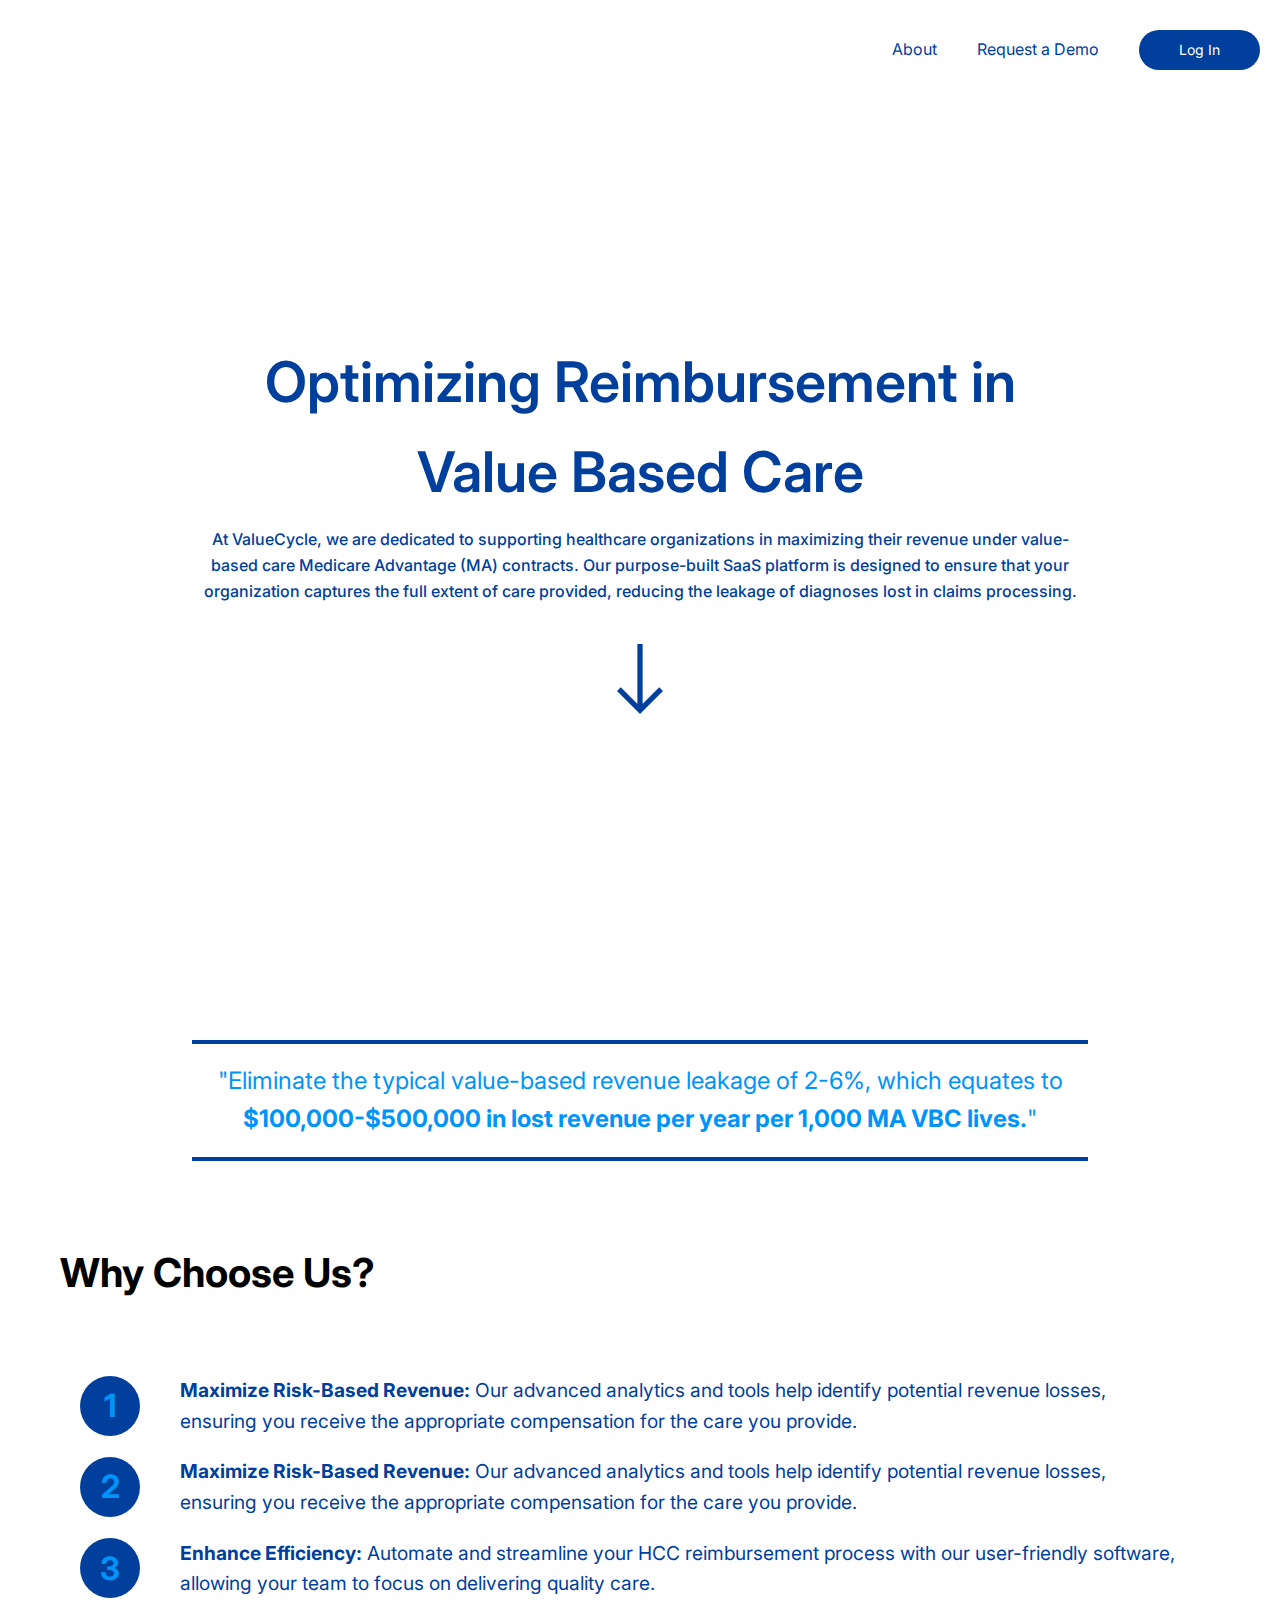
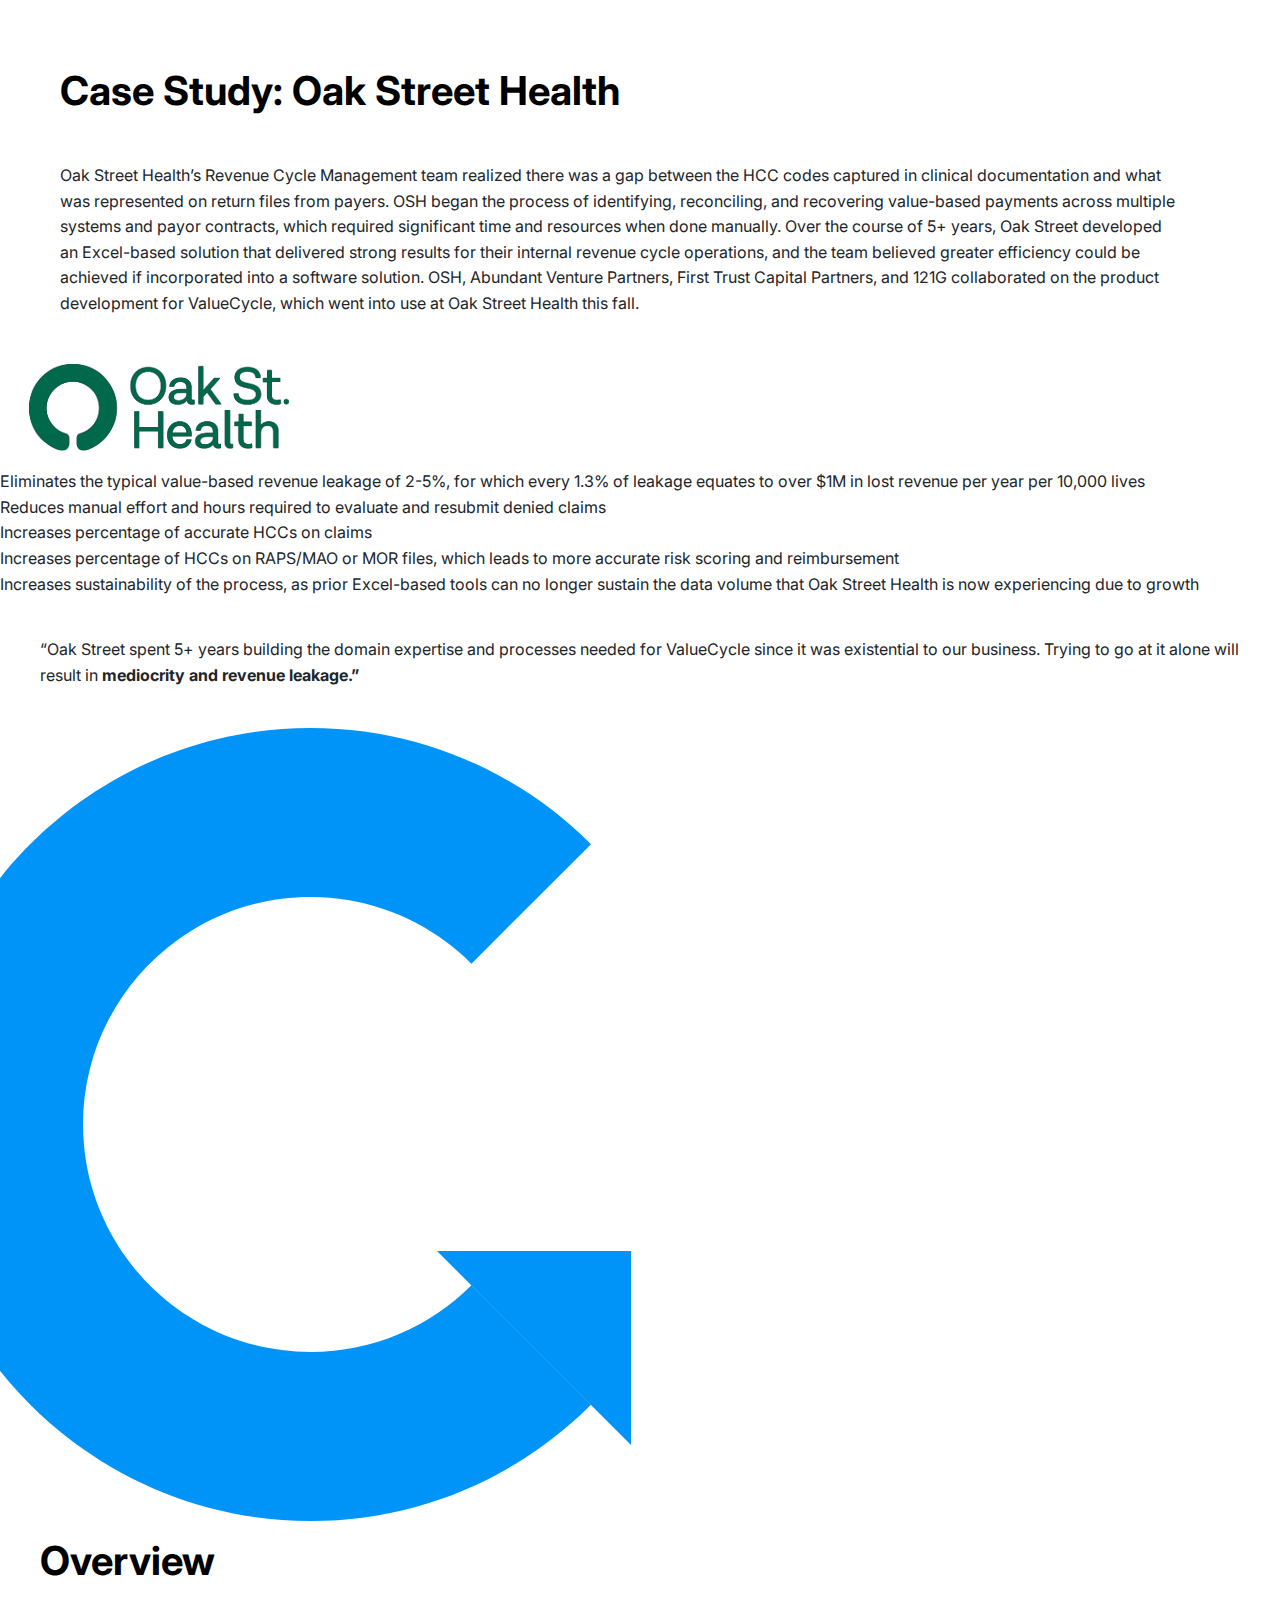
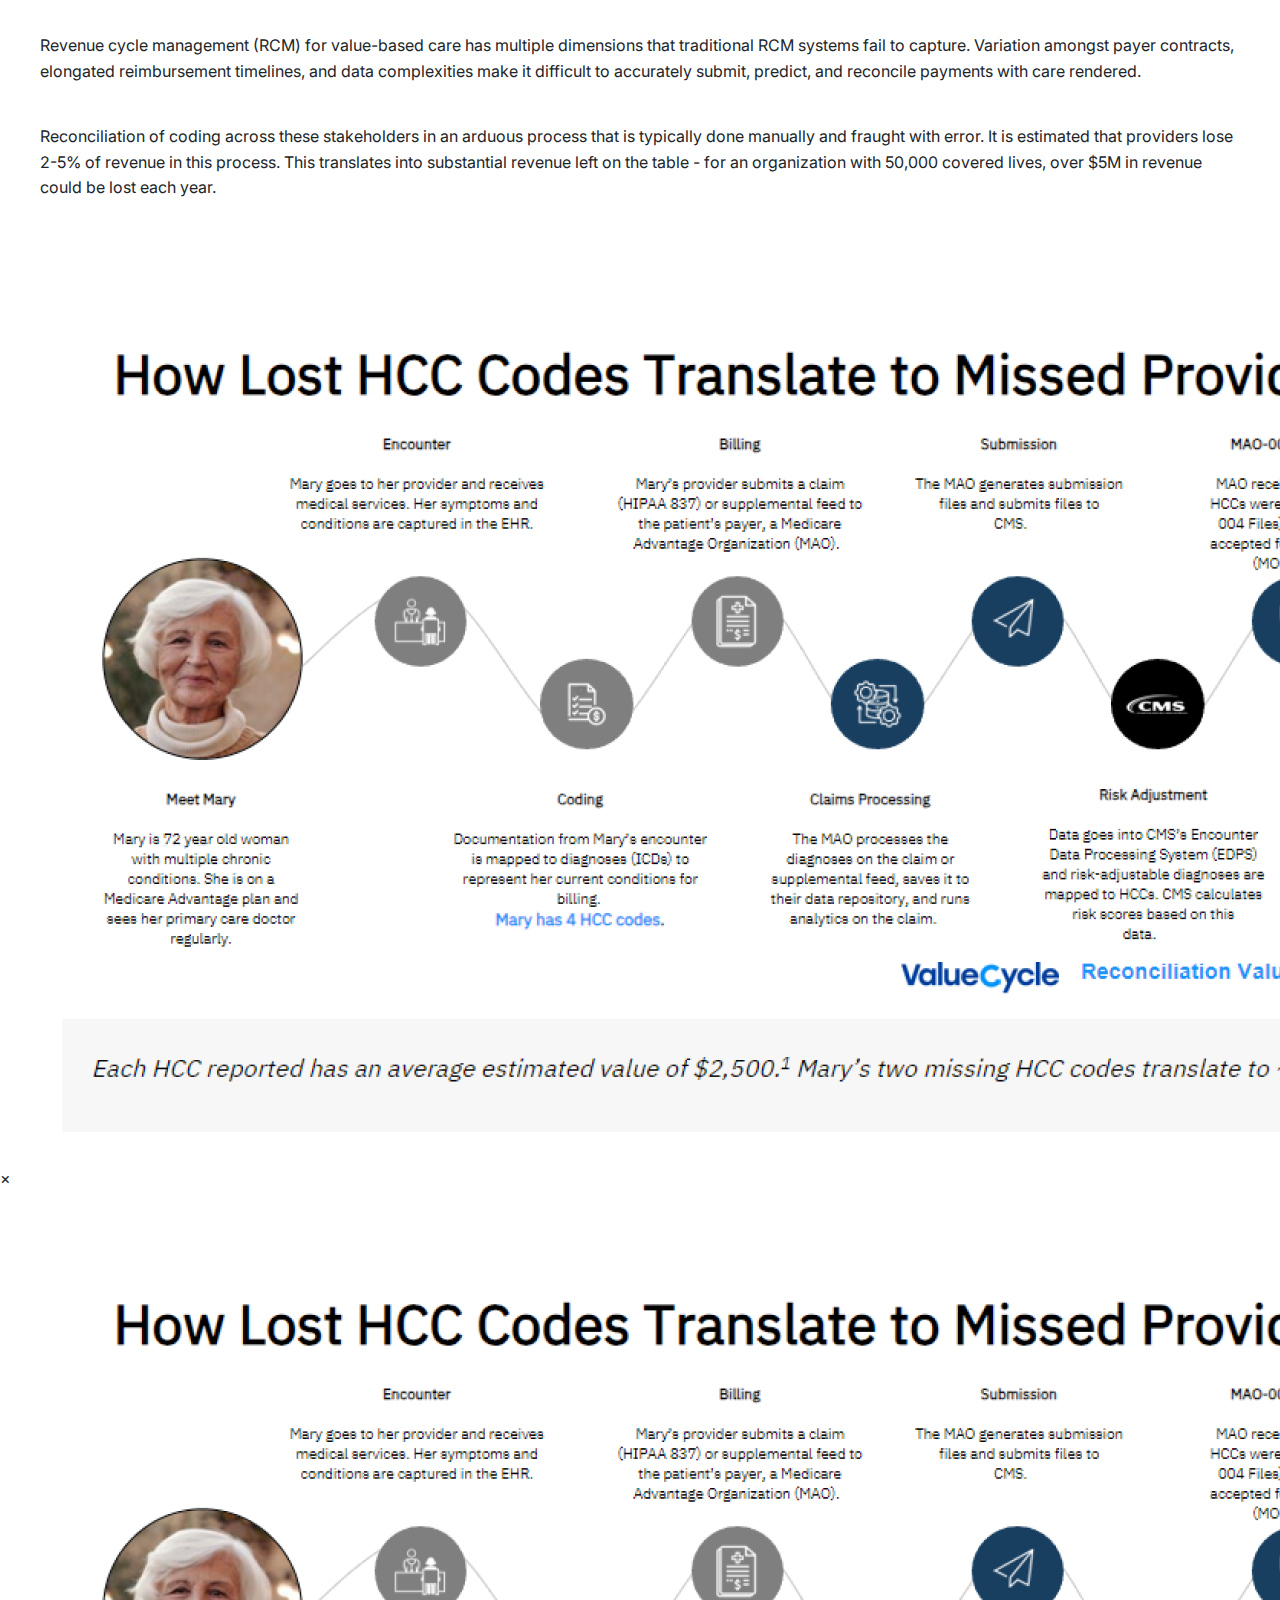
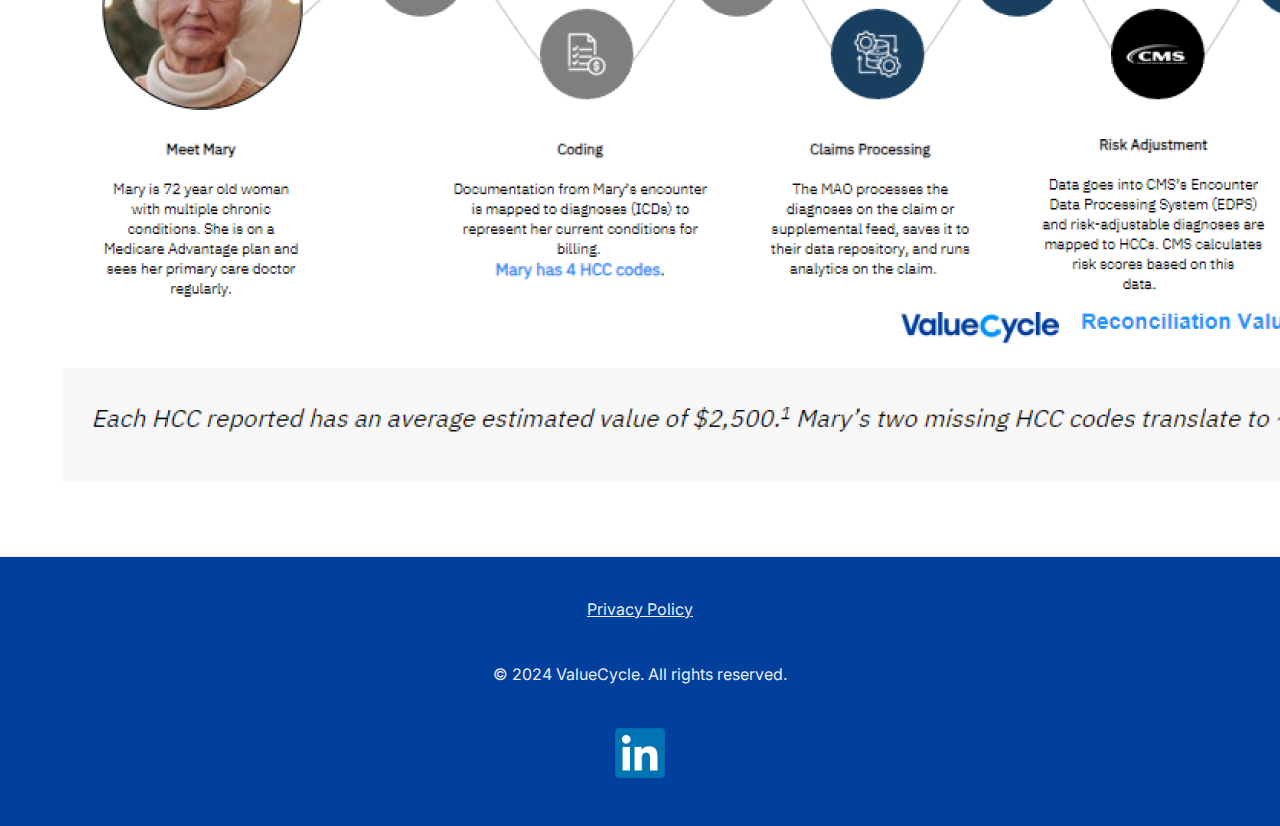
==== index.html @ c599b02f "Update index.html" ====
<!DOCTYPE html>
<html lang="en">
<head>
    <meta charset="UTF-8">
    <link rel="icon" href="value_cycle.png" type="image/png">
    <meta name="viewport" content="width=device-width, initial-scale=1.0">
    <title>Value Cycle</title>
    <link rel="stylesheet" href="styles.css">
    <style>

        
        /* Quote Section Styles */
        .quote-section {
            background-color: white;
            padding: 40px 20px;
            text-align: center;
        }

        .quote-container {
            display: flex;
            flex-direction: column;
            align-items: center;
            max-width: 70vw;
            margin: 0 auto;
        }

        .quote-lines {
            display: inline-block;
            width: 100%;
            height: 2px;
            background-color: #00409C; 
            margin: 20px 0; 
        }

        .quote-text {
            font-size: 1.5em; 
            font-style: none; 
            color: #0094f9; 
            margin: 0;
            padding: 0 10px; 
            position: relative;
        }

        .quote-text::before,
        .quote-text::after {
            content: "";
            position: absolute;
            width: 100%;
            height: 2px;
            background-color: #00409C;
            top: -20px; 
            left: 0;
        }

        .quote-text::after {
            top: auto;
            bottom: -20px;
        }


        /* Why Choose Us Section Styles */
        .why-choose-us, .case-study {
            background-color: #ffffff;
            text-align: left;
            margin: 20px;
            margin-right: 60px;
        }

        .why-choose-us .reasons p {
            color: #00409c;
        }


        .reasons {
            position: relative;
            display: flex;
            flex-direction: column;
            align-items: flex-start;
            padding: 40px;
            gap: 20px;
        }

        .reason {
            display: flex;
            align-items: center; 
            padding-left: 20px; 
            gap: 20px; 
        }

        .number-circle {
            width: 60px; 
            height: 60px; 
            border-radius: 50%;
            background-color: #00409C;
            color: #0094f9;
            display: flex;
            justify-content: center;
            align-items: center;
            font-size: 2em; 
            font-weight: bold;
            margin-right: 20px;
            flex-shrink: 0; 
        }

        .reason p {
            font-size: 1.2em;
            margin: 0;
            color: #212529;
        }

        @media (max-width: 768px) {
            .why-choose-us {
                text-align: center; 
            
            }

            .reasons {
            
                align-items: center; 
            }

            .reason {
                flex-direction: column; 
                align-items: center; 
                text-align: center; 
            }

            .number-circle {
                width: 60px; 
                height: 60px; 
                font-size: 1.5em; 
                margin-bottom: 10px; 
            }

            .reason p {
                font-size: 1em; 
            }

            .case-study {
                text-align: center;

                .overview {
                    text-align: center;
                }
        }



        /* Half and Half Section Styles */
        .half-and-half {
            display: flex;
            align-items: center;
            justify-content: space-between;
            padding: 40px;
            background-color: #ffffff;
            gap: 20px; 
            position: relative;
            overflow: hidden; 
        }

        .image-container {
            flex: 1;
            position: relative;
            overflow: hidden;
            border-radius: 20px; 
            box-shadow: 0 4px 10px rgba(0, 0, 0, 0.3); 
            margin-left: -20%; 
            padding-left: 20%; 
            padding-top: 60px;
            padding-bottom: 60px;
            transition: box-shadow 0.3s ease; 
        }

        .image-container img {
            width: 100%;
            height: 100%; 
            object-fit: cover; 
            display: block;
            border-radius: 20px; 
            margin-left: 0; 
        }

        .text-container {
            flex: 1;
            padding: 20px;
            background-color: white;
        
        }

        .text-container h2 {
            font-size: 2em;
            color: #00409C;
            margin-bottom: 20px;
        }

        .checklist {
            list-style: none;
            padding: 0;
            margin: 0;
        }

        .checklist li {
            position: relative;
            padding-left: 40px;
            font-size: 1.2em;
            margin-bottom: 10px;
            color: #212529;
            display: flex;
            align-items: center; 
        }

        .checkmark {
            position: absolute;
            left: 0;
            top: 50%; 
            transform: translateY(-50%); 
            width: 25px; 
            height: 25px; 
            background: #ffffff;
            border-radius: 50%;
            display: flex;
            align-items: center;
            justify-content: center;
            color: #00409C;
            font-size: 1.2em; 
            font-weight: bold;
        }

        .checkmark::before {
            content: '\2713'; 
            font-size: 1.2em; 
        }

        .arrow-text-section {
            display: flex;
            align-items: center;
            margin: 20px 0 20px 0;
            flex-wrap: wrap; 
        }

        .arrow-container {
            flex: 0 0 40%; 
            max-width: 40%; 
            margin-right: 10px; 
        }

        .arrow-container img {
            width: 100%; 
            height: auto;
        }

        .text-box h2 {
            padding-bottom: 10px;
        }

        .text-box {
            font-size: large;
            flex: 0.8; 
            max-width: 60%; 
            background: #fff; 
            border-radius: 10px; 
            box-shadow: 0 4px 8px rgba(0, 0, 0, 0.3);
            margin-left: 150px;
            padding: 45px; 
            overflow: auto;
        }

        .text-box * {
            margin: 0; 
            padding: 0; 
        }

        .text-box p {
            margin-bottom: 1em; 
        }

        /* Media query for screen sizes 1000px or smaller */
        @media (max-width: 1000px) {
            .arrow-container {
                display: none; 
            }

            .text-box {
                flex: 1; 
                max-width: 100%; 
                margin-left: 0; 
            }
        }


        /* Responsive Design */
        @media (max-width: 768px) {
            .half-and-half {
                flex-direction: column;
            }

            .image-container {
                margin-left: 0; 
                padding-left: 0; 
            }

            .image-container img {
                margin-left: 0; 
            }

            .image-container {
                margin-bottom: 20px; 
            }
        }

        .banner-section {
            background-color: rgba(0, 148, 249, 0.24); 
            color: #00409C; 
            padding: 60px; 
            margin: 20px 0 100px 0px;
            font-family: 'inter', sans-serif; 
            font-size: 2em; 
            font-weight: 300;
            line-height: 1.5; 
            text-align: center; 
        }

        .banner-section p {
            margin: 20px; 
        }


        /* Mary Infographic Section */
        .mary-infographic {
            background-color: #ffffff; 
            display: flex;
            flex-direction: column; 
            align-items: center; 
            justify-content: center; 
            padding: 20px; 
            box-sizing: border-box; 
        }

        .mary-image {
            max-width: 100%; 
            height: auto; 
            cursor: pointer; /* Add cursor pointer to indicate clickable image */
        }

        /* Modal Styles */
        .modal {
            display: none; /* Hidden by default */
            position: fixed; /* Stay in place */
            z-index: 1; /* Sit on top */
            left: 0;
            top: 0;
            width: 100%;
            height: 100%;
            overflow: auto; /* Enable scroll if needed */
            background-color: rgba(0, 0, 0, 0.8); /* Black w/ opacity */
        }

        .modal-content {
            margin: 5% auto; /* 15% from the top and centered */
            padding: 20px;
            border: 1px solid #888;
            width: 80%; /* Could be more or less, depending on screen size */
            max-width: 1000px;
            background-color: #fefefe;
        }

        .close {
            color: #aaa;
            float: right;
            font-size: 28px;
            font-weight: bold;
        }

        .close:hover,
        .close:focus {
            color: black;
            text-decoration: none;
            cursor: pointer;
        }

        /* Responsive Design for Smaller Screens */
        @media (max-width: 768px) {
            .mary-infographic {
                padding: 10px; 
            }

            .mary-image {
                max-width: 90%; 
            }
        }


    </style>
</head>
<body>
    <div class="background">
        <nav>
            <ul class="sidebar">
                <li class="close-button"onclick = hideSidebar()><a href="#"><svg xmlns="http://www.w3.org/2000/svg" height="24px" viewBox="0 -960 960 960" width="24px" fill="#000000"><path d="m256-200-56-56 224-224-224-224 56-56 224 224 224-224 56 56-224 224 224 224-56 56-224-224-224 224Z"/></svg></a></li>
                <li><a href="about.html">About</a></li>
                <li><a href="demo.html">Request a demo</a></li>
                <li> <a href="https://prod.valuecycle.app/login" class="login-button">Log In</a></li>
            </ul>
        </nav>
       <nav>
        <ul>
            <li><a href="index.html"><img src="assets/logo.svg"></a></li>
            <li class = "hideOnMobile"><a href="about.html">About</a></li>
            <li  class = "hideOnMobile demo"><a href="demo.html">Request a Demo</a></li>
            <li  class = "hideOnMobile"><a href="https://prod.valuecycle.app/login" class="login-button">Log In</a></li>
            <li class ="menu-button" onclick = showSidebar()><a href="#"><svg xmlns="http://www.w3.org/2000/svg" height="24px" viewBox="0 -960 960 960" width="24px" fill="#00409C"><path d="M120-240v-80h720v80H120Zm0-200v-80h720v80H120Zm0-200v-80h720v80H120Z"/></svg></a></li>
        </ul>
       </nav>
        <header class="header-container">
            <div class="header-text">
                <h1 class="blue-title">Optimizing Reimbursement in Value Based Care</h1>
                <p>At ValueCycle, we are dedicated to supporting healthcare organizations in maximizing their revenue under value-based care Medicare Advantage (MA) contracts. Our purpose-built SaaS platform is designed to ensure that your organization captures the full extent of care provided, reducing the leakage of diagnoses lost in claims processing.</p>
                <img class = "banner-arrow" src="assets/arrow.png" alt="arrow">
            </div>
        </header>
    </div>
    <main>
        <div class="information-section">
            <section class="quote-section">
                <div class="quote-container">
                    <span class="quote-lines"></span>
                    <blockquote class="quote-text">
                        "Eliminate the typical value-based revenue leakage of 2-6%, which equates to <b>$100,000-$500,000 in lost revenue per year per 1,000 MA VBC lives.</b>"
                    </blockquote>
                    <span class="quote-lines"></span>
                </div>
            </section>
            <section class="why-choose-us">
                <h2>Why Choose Us?</h2>
                <div class="reasons">
                    <div class="reason">
                        <div class="number-circle">1</div>
                        <p><b>Maximize Risk-Based Revenue:</b> Our advanced analytics and tools help identify potential revenue losses, ensuring you receive the appropriate compensation for the care you provide.</p>
                    </div>
                    <div class="reason">
                        <div class="number-circle">2</div>
                        <p><b>Maximize Risk-Based Revenue:</b> Our advanced analytics and tools help identify potential revenue losses, ensuring you receive the appropriate compensation for the care you provide.</p>
                    </div>
                    <div class="reason">
                        <div class="number-circle">3</div>
                        <p><b>Enhance Efficiency:</b> Automate and streamline your HCC reimbursement process with our user-friendly software, allowing your team to focus on delivering quality care.</p>
                    </div>
                </div>
            </section>
            <section class="case-study">
                <h2>Case Study: Oak Street Health</h2>
                <p>Oak Street Health’s Revenue Cycle Management team realized there was a gap between the HCC codes captured in clinical documentation and what was represented on return files from payers. OSH began the process of identifying, reconciling, and recovering value-based payments across multiple systems and payor contracts, which required significant time and resources when done manually. Over the course of 5+ years, Oak Street developed an Excel-based solution that delivered strong results for their internal revenue cycle operations, and the team believed greater efficiency could be achieved if incorporated into a software solution. OSH, Abundant Venture Partners, First Trust Capital Partners, and 121G collaborated on the product development for ValueCycle, which went into use at Oak Street Health this fall.</p>
            </section>
            <section class="half-and-half">
                <div class="image-container">
                    <img src="assets/oak-st-health.png" alt="Descriptive Text">
                </div>
                <div class="text-container">
                    <ul class="checklist">
                        <li><span class="checkmark"></span> Eliminates the typical value-based revenue leakage of 2-5%, for which every 1.3% of leakage equates to over $1M in lost revenue per year per 10,000 lives</li>
                        <li><span class="checkmark"></span> Reduces manual effort and hours required to evaluate and resubmit denied claims</li>
                        <li><span class="checkmark"></span> Increases percentage of accurate HCCs on claims</li>
                        <li><span class="checkmark"></span> Increases percentage of HCCs on RAPS/MAO or MOR files, which leads to more accurate risk scoring and reimbursement</li>
                        <li><span class="checkmark"></span> Increases sustainability of the process, as prior Excel-based tools can no longer sustain the data volume that Oak Street Health is now experiencing due to growth</li>
                    </ul>
                </div>
            </section>
            <div class="banner-section">
                <p>“Oak Street spent 5+ years building the domain expertise and processes needed for ValueCycle since it was existential to our business. Trying to go at it alone will result in <b>mediocrity and revenue leakage.”</b></p>
            </div>
            <section class="arrow-text-section">
                <div class="arrow-container">
                    <img src="assets/arrow.svg" alt="Arrow">
                </div>
                <div class="text-box">
                    <h2 class="overview">Overview</h2>
                    <p class="overview">Revenue cycle management (RCM) for value-based care has multiple dimensions that traditional RCM systems fail to capture. Variation amongst payer contracts, elongated reimbursement timelines, and data complexities make it difficult to accurately submit, predict, and reconcile payments with care rendered.</p>
                    <p class="overview"The process of capturing revenue associated with Hierarchical Condition Category (HCC) Coding in particular is subject to discrepancies as codes move from clinical documentation to billing, from billing to payers, and from payers to CMS.</p>
                    <p class="overview">Reconciliation of coding across these stakeholders in an arduous process that is typically done manually and fraught with error. It is estimated that providers lose 2-5% of revenue in this process. This translates into substantial revenue left on the table - for an organization with 50,000 covered lives, over $5M in revenue could be lost each year.</p>
                </div>
            </section>
            <section class="mary-infographic">
                <img src="assets/mary.png" alt="Mary Infographic" class="mary-image" id="maryImg">
            </section>
        
            <!-- The Modal -->
            <div id="myModal" class="modal">
                <div class="modal-content">
                    <span class="close">&times;</span>
                    <img src="assets/mary.png" alt="Mary Infographic" class="mary-image">
                </div>
            </div>
        </div>
    </main>
    <footer>
        <a href="privacy.html" class="blue-title">Privacy Policy</a>
        <p>&copy; 2024 ValueCycle. All rights reserved.</p>
        <a href="https://www.linkedin.com/company/valuecycle/" target="_blank">
            <img class="linkedin-logo" src="assets/linkedin-logo.png" alt="LinkedIn Logo" class="linkedin-logo">
          </a>
    </footer>
    <script src="app.js"></script>
</body>
</html>
---- styles.css ----
@import url('https://fonts.googleapis.com/css2?family=Inter:wght@100;200;300;400;500;600;700&display=swap');
@import url('https://fonts.googleapis.com/css2?family=Lato:wght@300;400;500;600;700&display=swap');

    * {
        margin: 0;
        padding: 0;
        box-sizing: border-box;
    }

    /* Global Styles */
    body {
        font-family: 'Inter', 'Segoe UI', Tahoma, Geneva, Verdana, sans-serif;
        margin: 0;
        padding: 0;
        box-sizing: border-box;
        line-height: 1.6;
        color: #212529;
        display: flex;
        flex-direction: column; 
        min-height: 100vh; 
    }
    
    h2 {
        font-size: 2.5em;
        color: #000000;
        margin-bottom: 30px;
        margin-left: 40px;
    }

    p {
        margin: 40px;
    }

    .section {
        margin: 60px 0;
    }


    .background {
        background-image: url(assets/ValueCycle\ Header.png);
        background-size: cover;
        background-position: center;
        background-repeat: no-repeat;
    }


    nav {
        background-color: transparent;
        padding: 10px 20px; 
    }

    nav ul {
        width: 100%;
        list-style: none;
        display: flex;
        justify-content: flex-end;
        align-items: center;
    }

    nav li {
        height: 40px;
    }

    nav a {
        height: 100%;
        padding: 0 20px;
        text-decoration: none;
        display: flex;
        align-items: center;
        color: #00409C;
    }

    nav a:hover {
        color: #0094F9; 
    }

    nav li:first-child{
        margin-right:auto;
    }

    nav li:first-child:hover{
        transform: scale(1.05); 
        filter: brightness(1.2); 
    }


    .login-button {
        background-color: #00409C; 
        color: #ffffff; 
        padding: 0px 40px 0px 40px; 
        border-radius: 20px; 
        text-decoration: none; 
        transition: background-color 0.3s ease; 
        display: flex;
        align-items: center;
        justify-content: center;
        font-size: 14px; 
    }

    .login-button:hover {
        color: white;
        background-color: #0094F9; 
    }

    .demo {
        padding-right: 20px;
    }

    .sidebar {
        position: fixed;
        top: 0;
        right: 0;
        height: 100vh;
        width: 250px;
        z-index: 999;
        background-color: white;
        backdrop-filter: blur(10px);
        box-shadow: -10px 0 10px rgba(0, 0, 0, 0.1);
        display: none;
        flex-direction: column;
        align-items: flex-start;
        justify-content: flex-start;
    }

    .sidebar li {
        width: 100%;
    }

    .sidebar a {
        width: 100%;
    }

    .menu-button {
        display: none;
    }


    @media (max-width: 800px) {
        .hideOnMobile {
            display: none;
        }
        .menu-button {
            display: block;
        }
        .login-button {
            margin-top: 10px;
            border-radius: 0;
        }
    }

    @media (max-width: 400px) {
        .sidebar{
            width: 100%;
        }
    }


    .header-container {
        text-align: center;
        height: 100vh;
        color: #ffffff;
        display: flex; 
        flex-direction: column; 
        justify-content: center; 
        align-items: center; 
        margin-top: 0;
        box-sizing: border-box;
    }

    .header-text {
        max-width: 70%; 
        margin: 0 auto; 
        z-index: 1;
    }

    .header-text h1 {
        font-size: 3.5em;
        font-weight: 600;
        color: #00409c;
        margin-bottom: 10px;

    }

    .header-text p {
        font-size: 1em;
        margin: 0 auto;
        max-width: 100%; 
        padding-bottom: 40px;
        color: #00409c;
        font-weight: 500;
    }

    @media (max-width: 768px) {
        .header-text h1 {
            font-size: 2.5em; 
        }
    }

    /* Footer Styles */
    footer a {
        color:#e9ecef;
    }
    footer p {
        padding-top: 0px;
    }
    footer {
        margin-top: 40px;
        text-align: center;
        padding: 40px;
        background-color: #00409C;
        color:#e9ecef;
        border-top: 1px solid #e9ecef;
    }

    .linkedin-logo{
        max-width: 50px;
        max-height: 50px;
    }
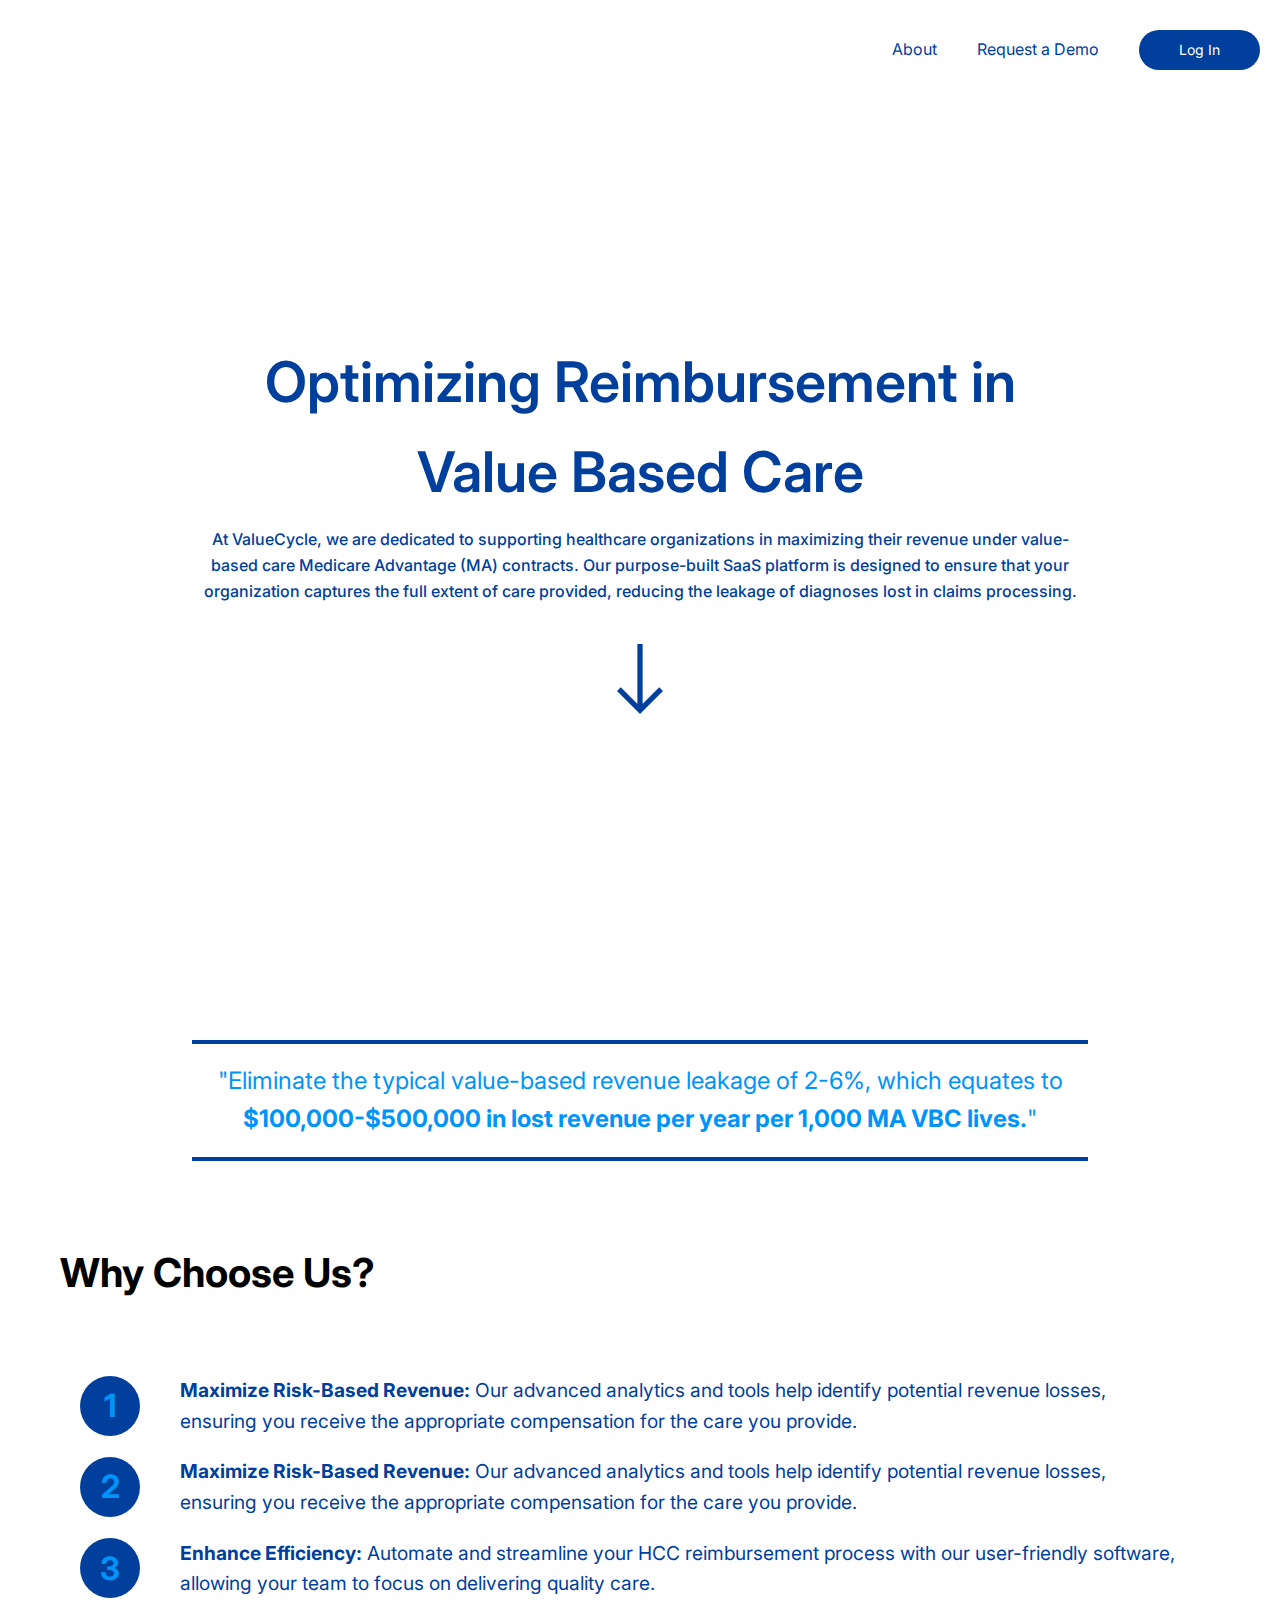
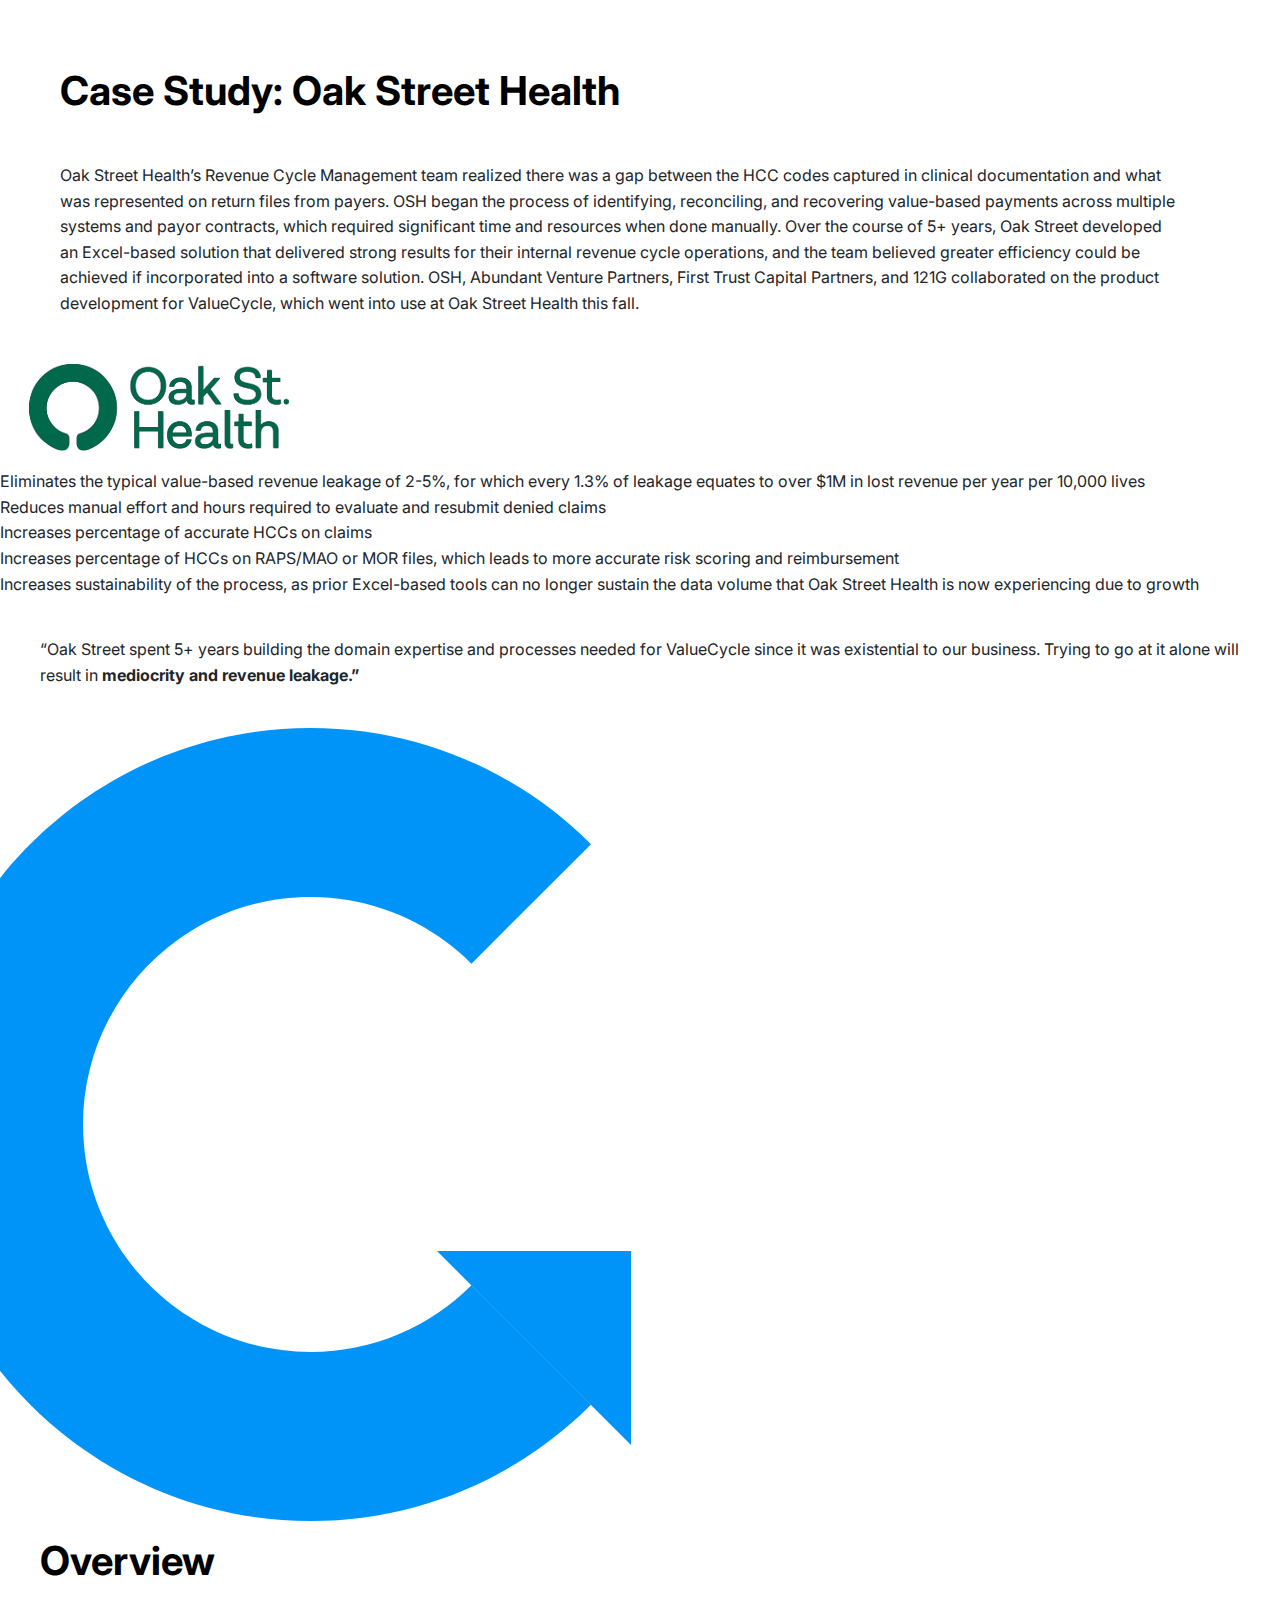
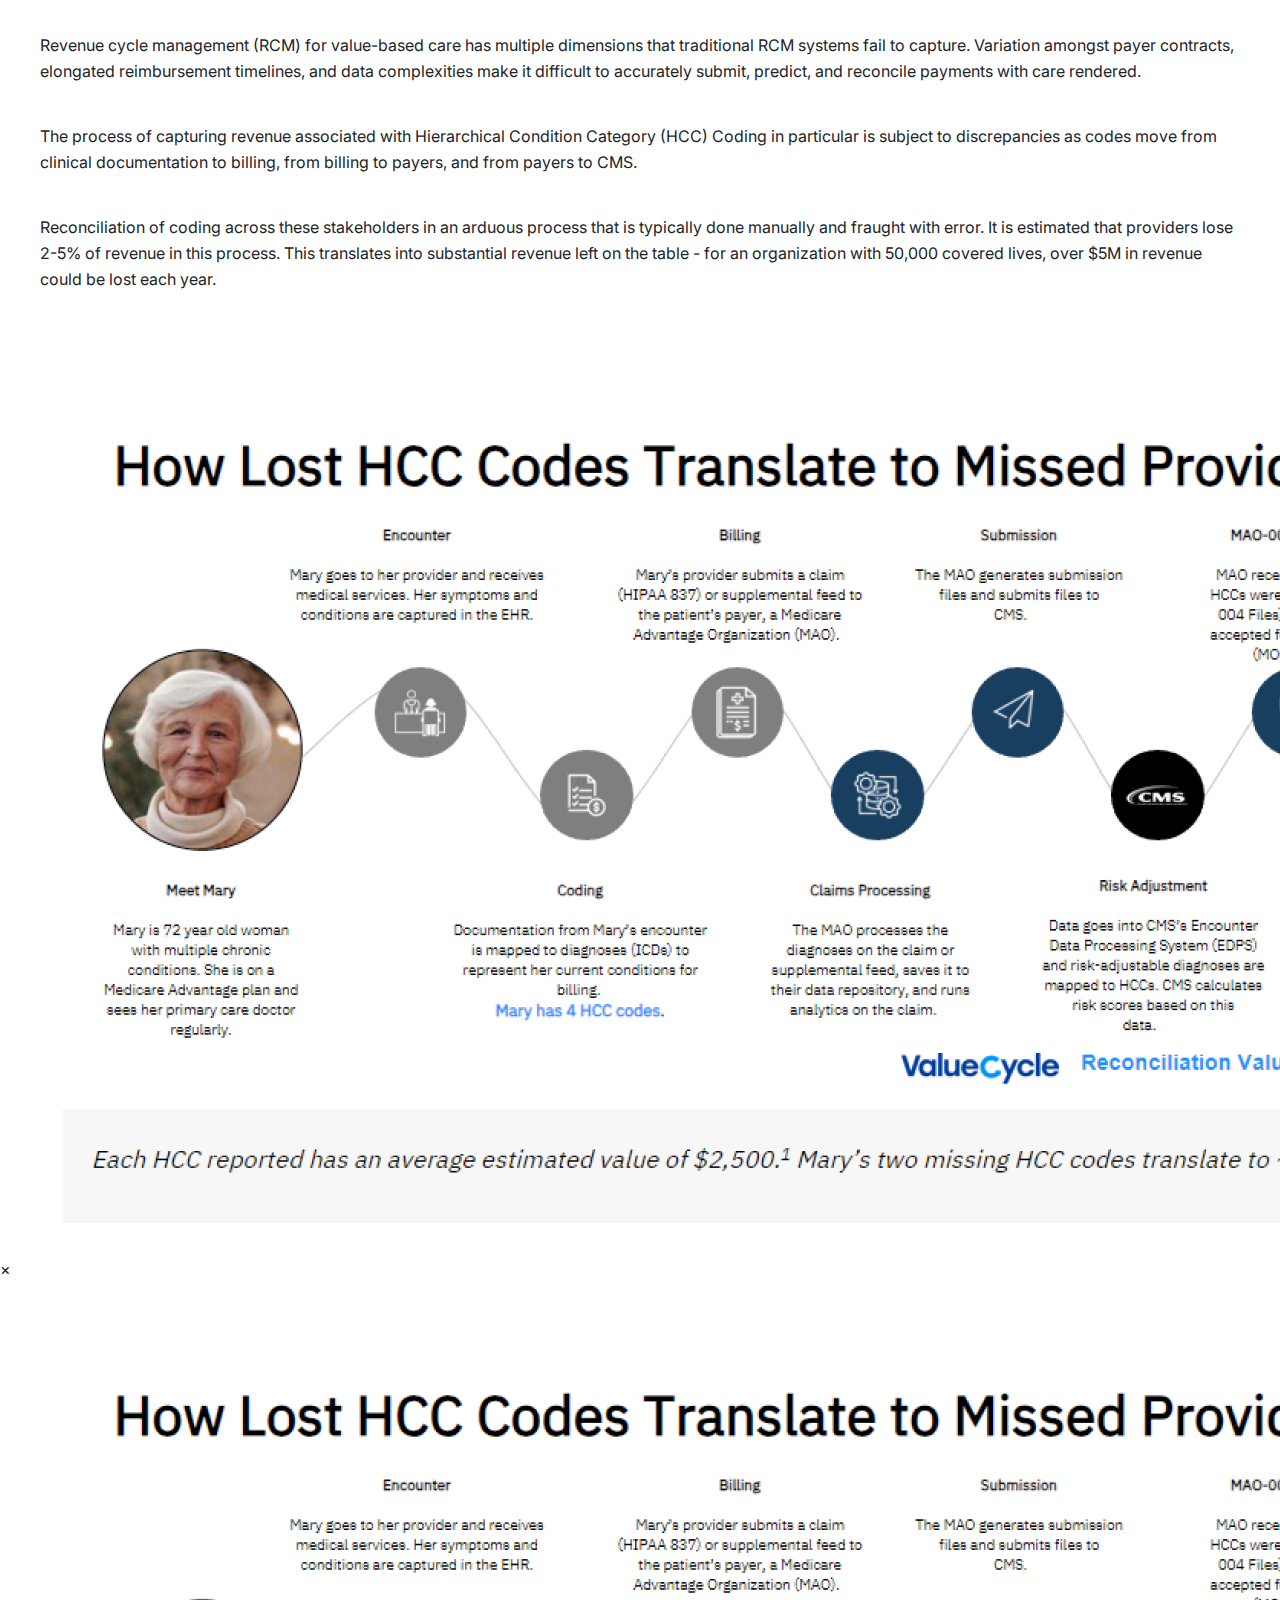
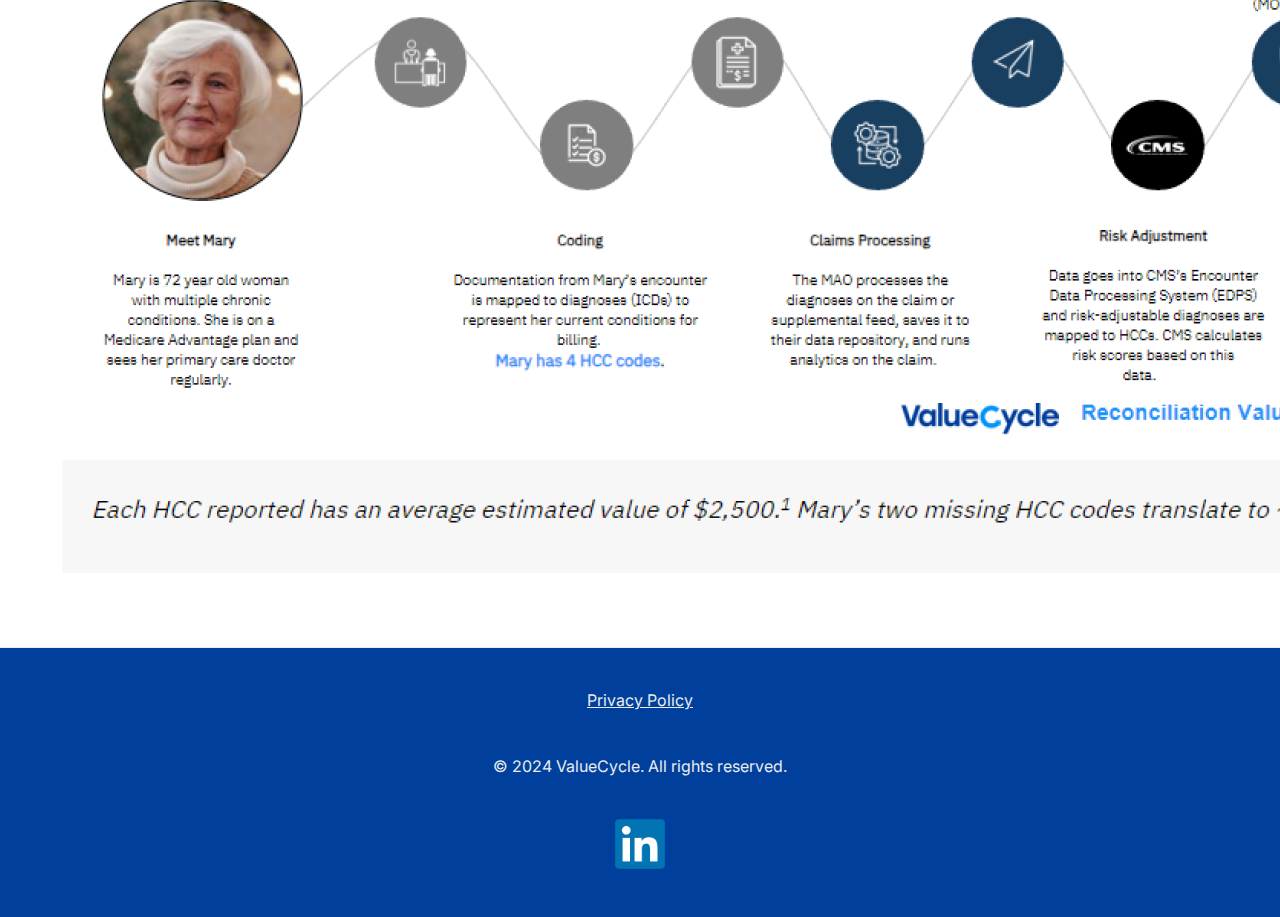
==== commit a04ac4c6: "Update index.html" ====
--- a/index.html
+++ b/index.html
@@ -473,10 +473,10 @@
                     <img src="assets/arrow.svg" alt="Arrow">
                 </div>
                 <div class="text-box">
-                    <h2 class="overview">Overview</h2>
-                    <p class="overview">Revenue cycle management (RCM) for value-based care has multiple dimensions that traditional RCM systems fail to capture. Variation amongst payer contracts, elongated reimbursement timelines, and data complexities make it difficult to accurately submit, predict, and reconcile payments with care rendered.</p>
-                    <p class="overview"The process of capturing revenue associated with Hierarchical Condition Category (HCC) Coding in particular is subject to discrepancies as codes move from clinical documentation to billing, from billing to payers, and from payers to CMS.</p>
-                    <p class="overview">Reconciliation of coding across these stakeholders in an arduous process that is typically done manually and fraught with error. It is estimated that providers lose 2-5% of revenue in this process. This translates into substantial revenue left on the table - for an organization with 50,000 covered lives, over $5M in revenue could be lost each year.</p>
+                    <h2>Overview</h2>
+                    <p>Revenue cycle management (RCM) for value-based care has multiple dimensions that traditional RCM systems fail to capture. Variation amongst payer contracts, elongated reimbursement timelines, and data complexities make it difficult to accurately submit, predict, and reconcile payments with care rendered.</p>
+                    <p>The process of capturing revenue associated with Hierarchical Condition Category (HCC) Coding in particular is subject to discrepancies as codes move from clinical documentation to billing, from billing to payers, and from payers to CMS.</p>
+                    <p>Reconciliation of coding across these stakeholders in an arduous process that is typically done manually and fraught with error. It is estimated that providers lose 2-5% of revenue in this process. This translates into substantial revenue left on the table - for an organization with 50,000 covered lives, over $5M in revenue could be lost each year.</p>
                 </div>
             </section>
             <section class="mary-infographic">
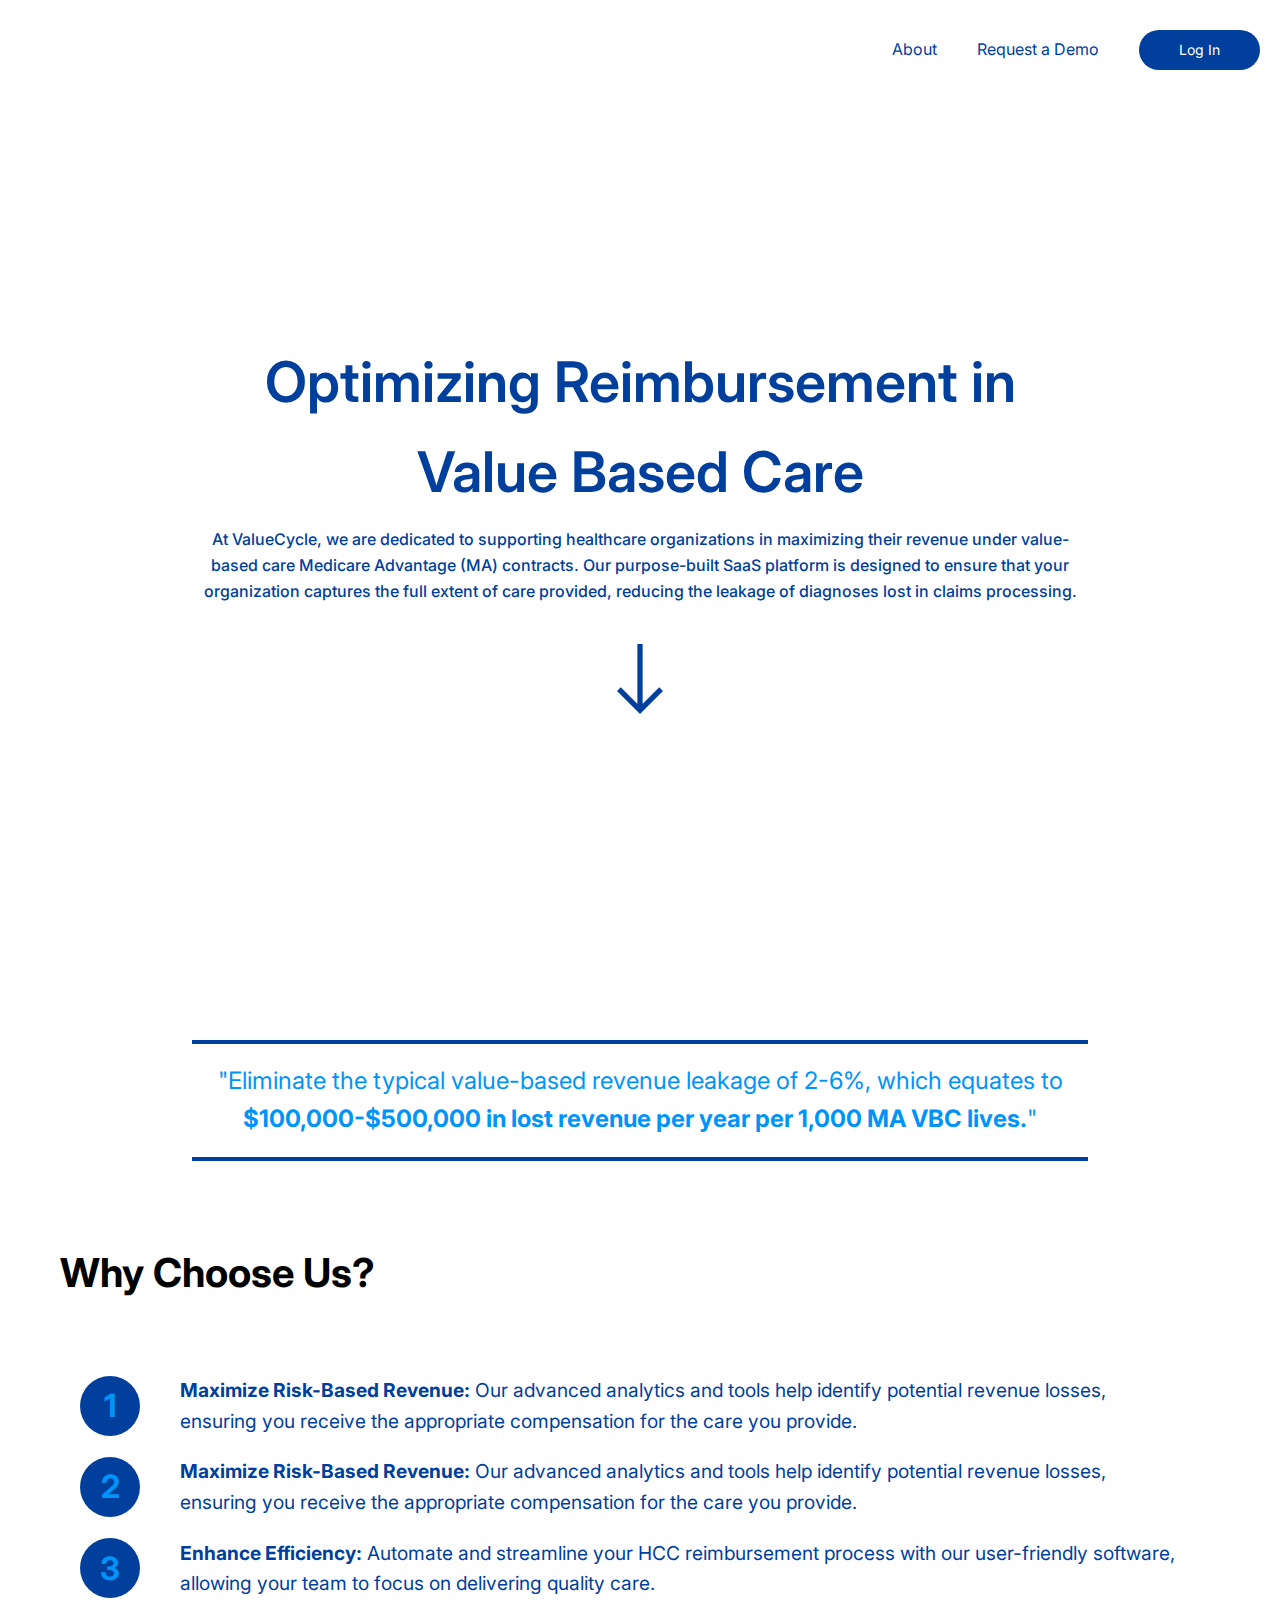
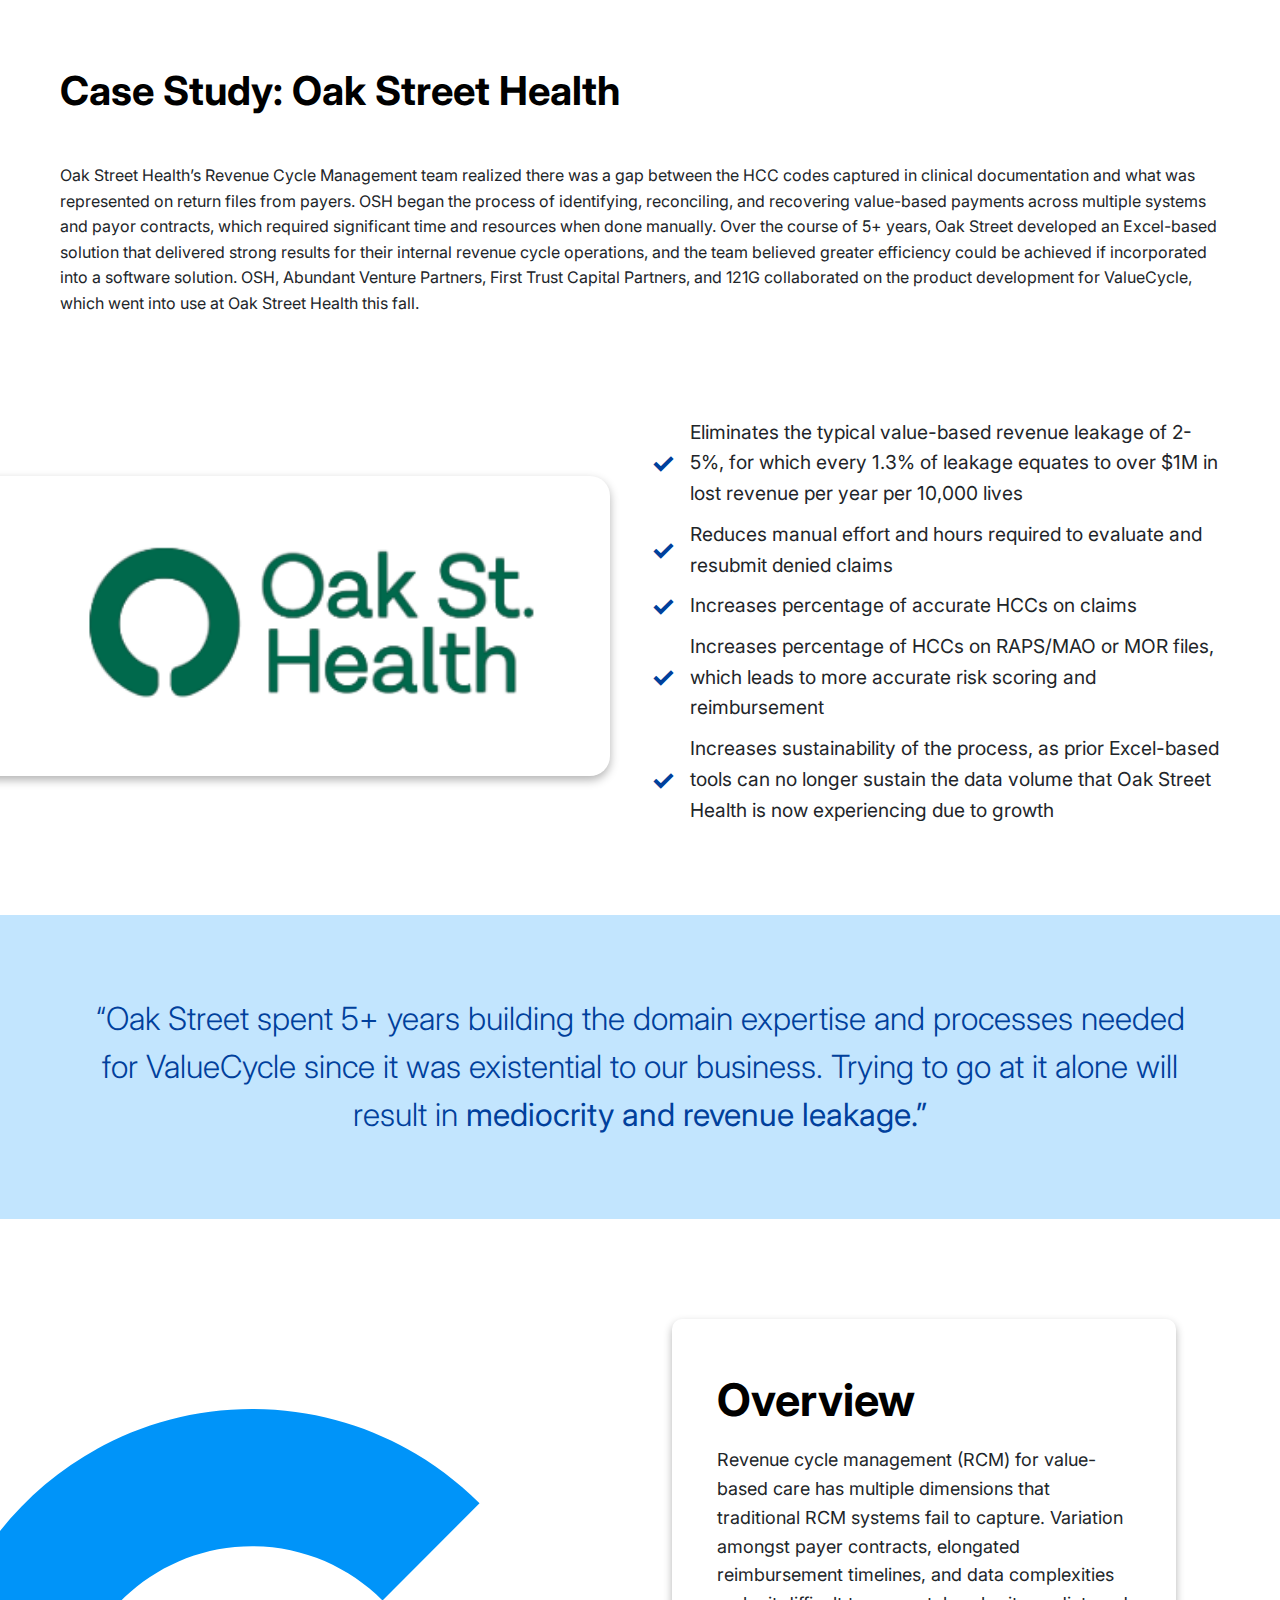
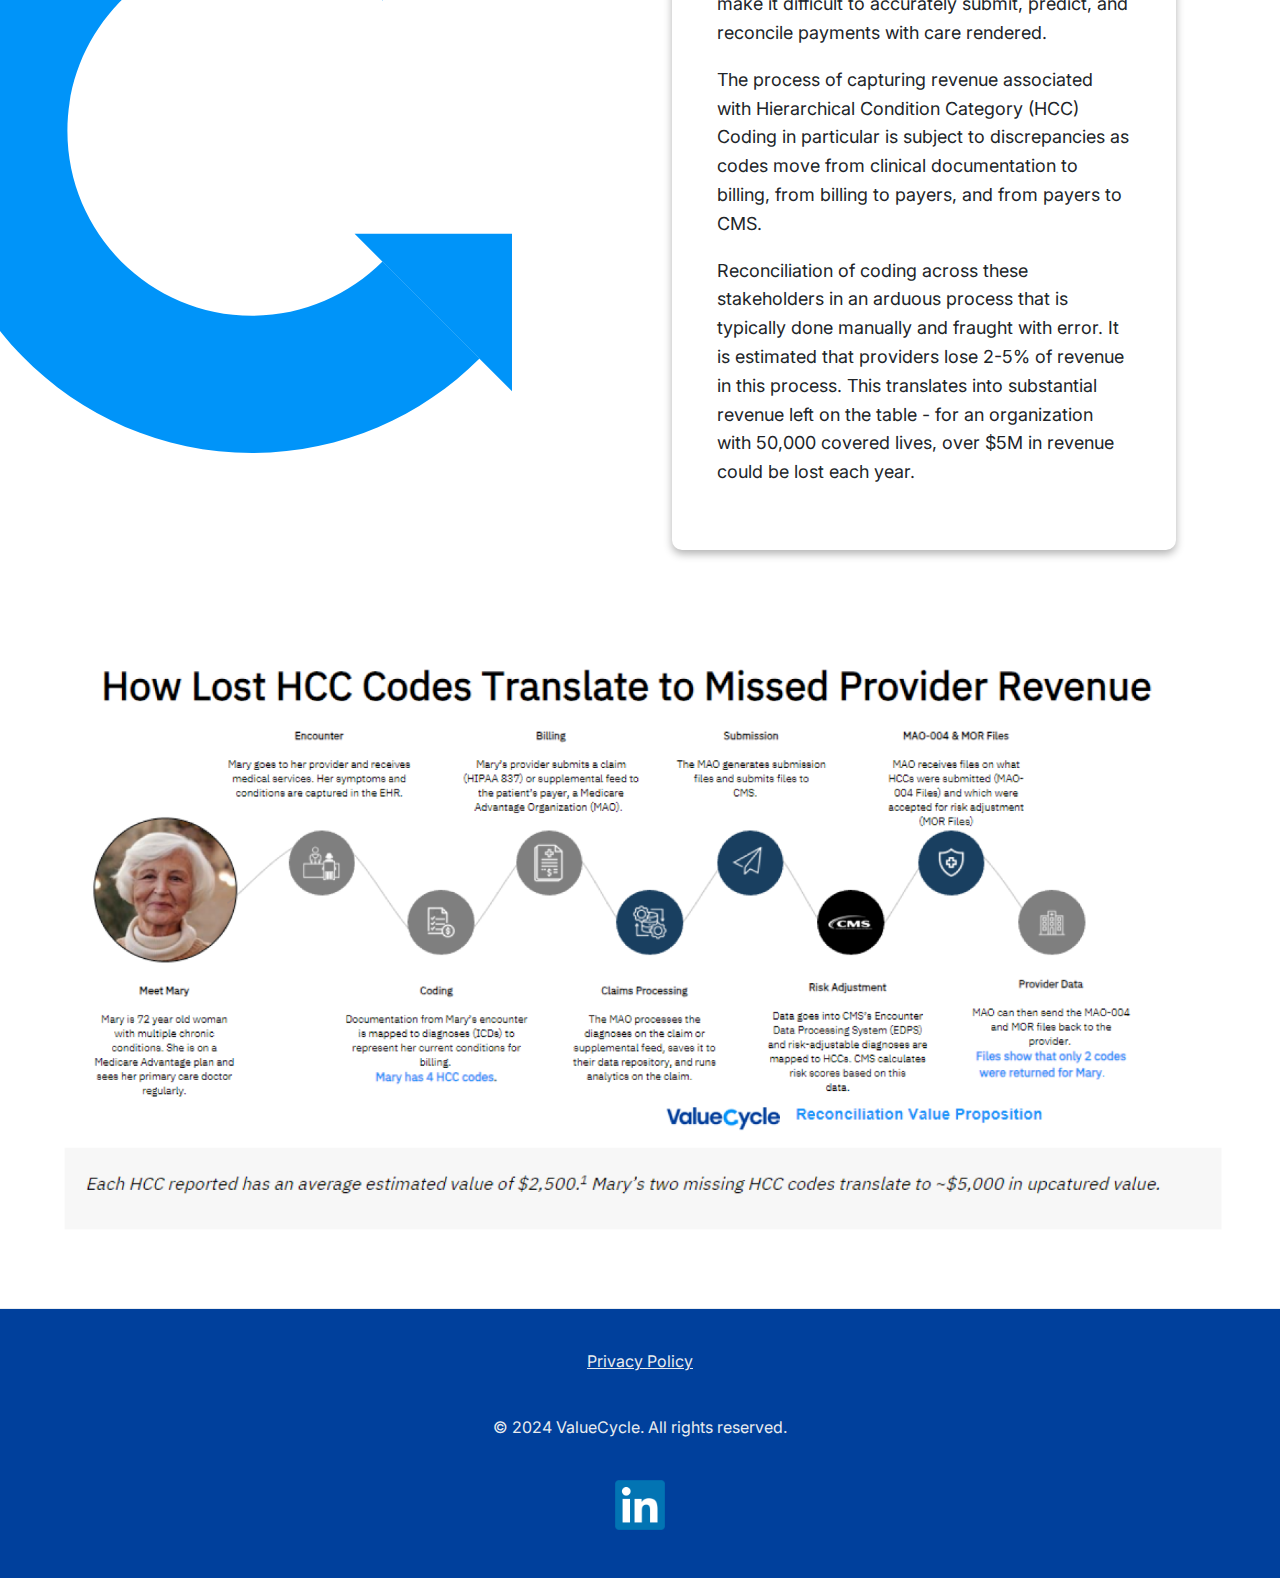
==== commit 9ffd8fd2: "Update index.html" ====
--- a/index.html
+++ b/index.html
@@ -59,7 +59,7 @@
 
 
         /* Why Choose Us Section Styles */
-        .why-choose-us, .case-study {
+        .why-choose-us {
             background-color: #ffffff;
             text-align: left;
             margin: 20px;
@@ -135,16 +135,11 @@
             .reason p {
                 font-size: 1em; 
             }
-
-            .case-study {
-                text-align: center;
-
-                .overview {
-                    text-align: center;
-                }
-        }
-
-
+        }
+
+        .case-study{
+            margin: 20px;
+        }
 
         /* Half and Half Section Styles */
         .half-and-half {
@@ -408,7 +403,7 @@
             <li class = "hideOnMobile"><a href="about.html">About</a></li>
             <li  class = "hideOnMobile demo"><a href="demo.html">Request a Demo</a></li>
             <li  class = "hideOnMobile"><a href="https://prod.valuecycle.app/login" class="login-button">Log In</a></li>
-            <li class ="menu-button" onclick = showSidebar()><a href="#"><svg xmlns="http://www.w3.org/2000/svg" height="24px" viewBox="0 -960 960 960" width="24px" fill="#00409C"><path d="M120-240v-80h720v80H120Zm0-200v-80h720v80H120Zm0-200v-80h720v80H120Z"/></svg></a></li>
+            <li class ="menu-button" onclick = showSidebar()><a href="#"><svg xmlns="http://www.w3.org/2000/svg" height="24px" viewBox="0 -960 960 960" width="24px" fill="#ede0df"><path d="M120-240v-80h720v80H120Zm0-200v-80h720v80H120Zm0-200v-80h720v80H120Z"/></svg></a></li>
         </ul>
        </nav>
         <header class="header-container">
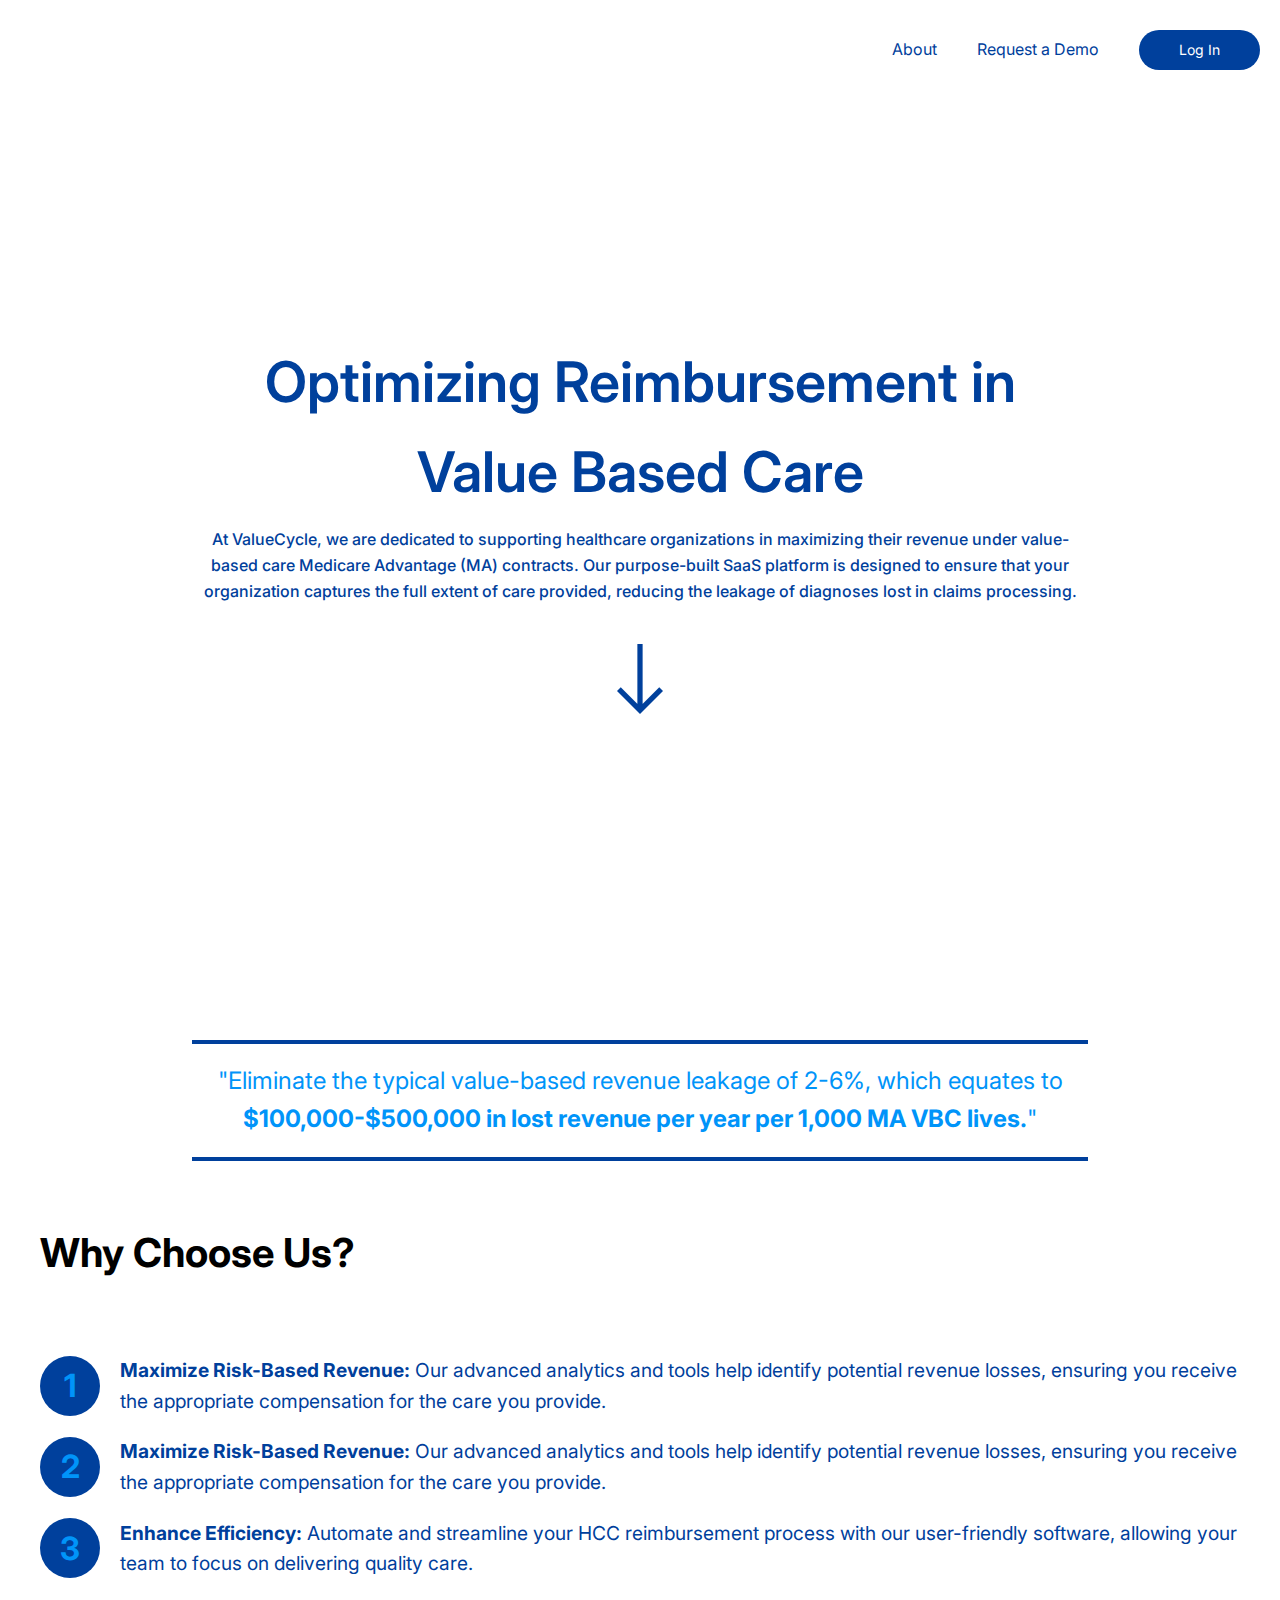
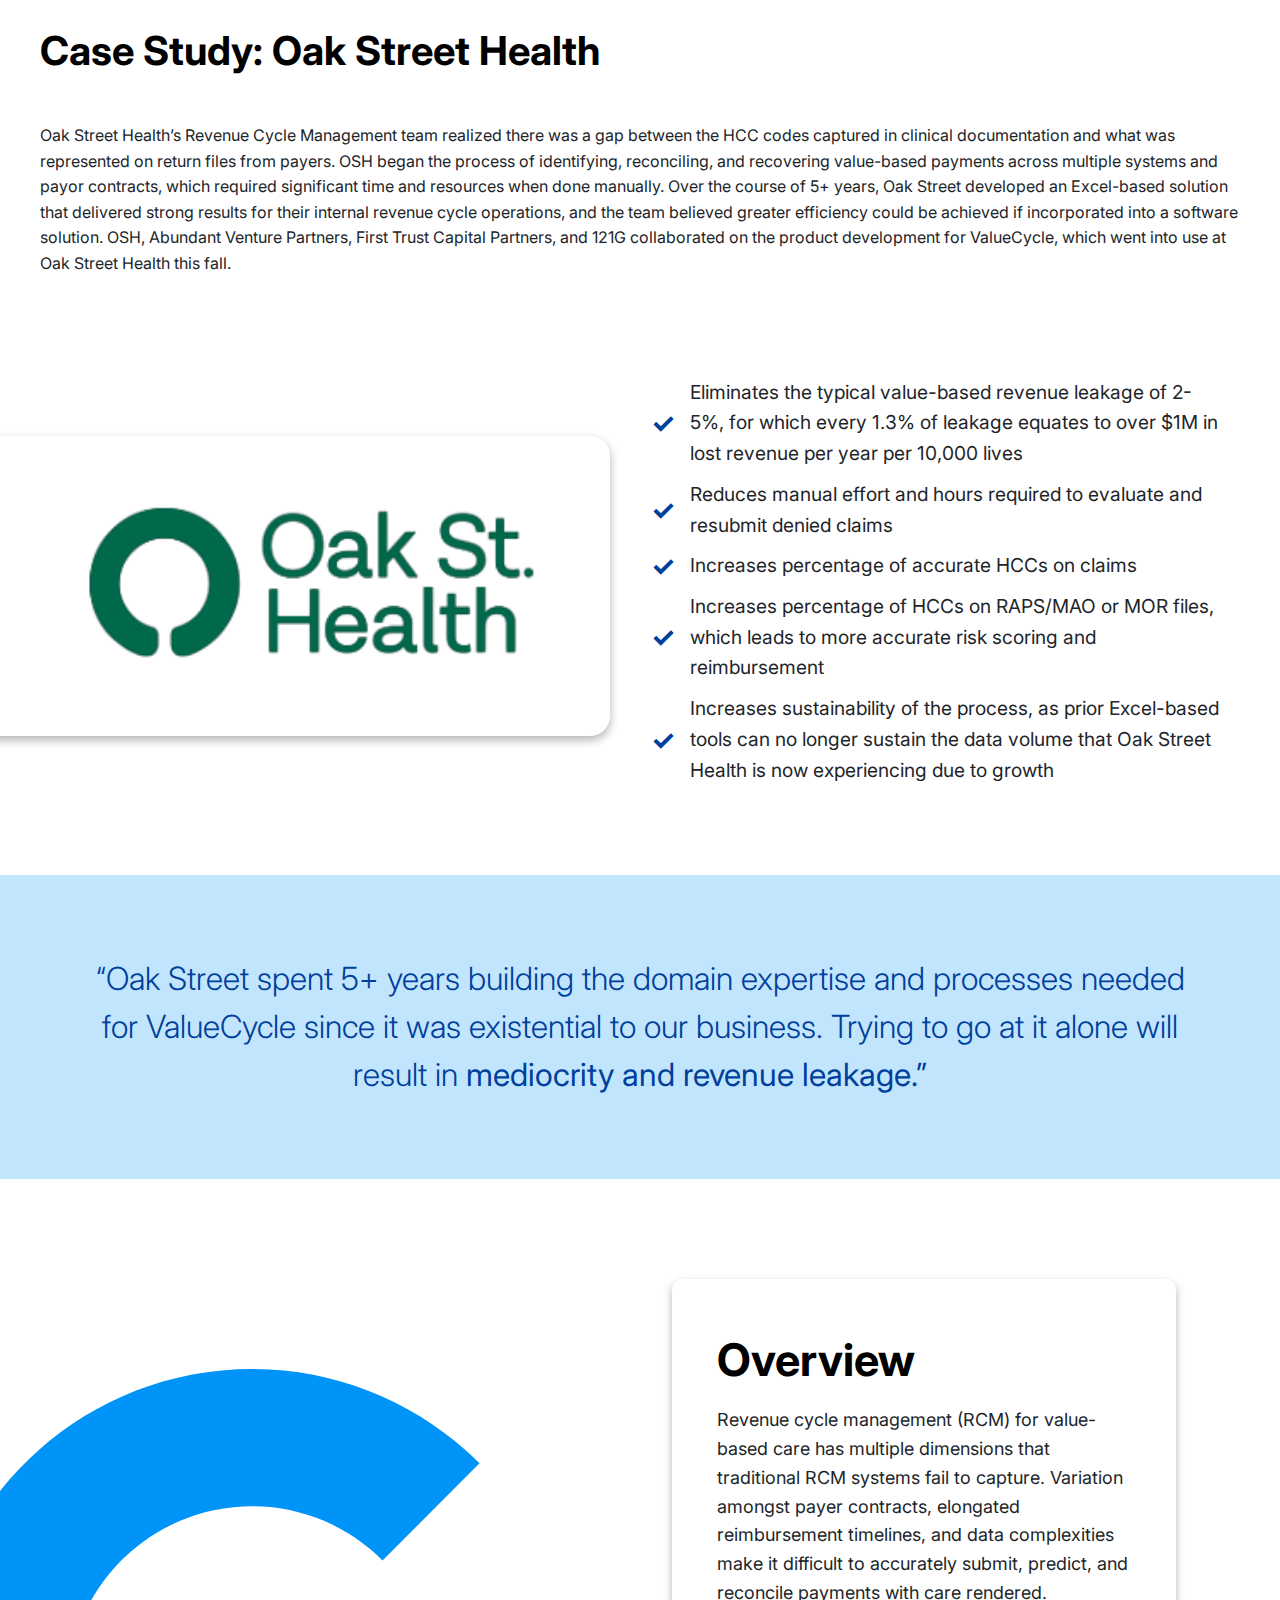
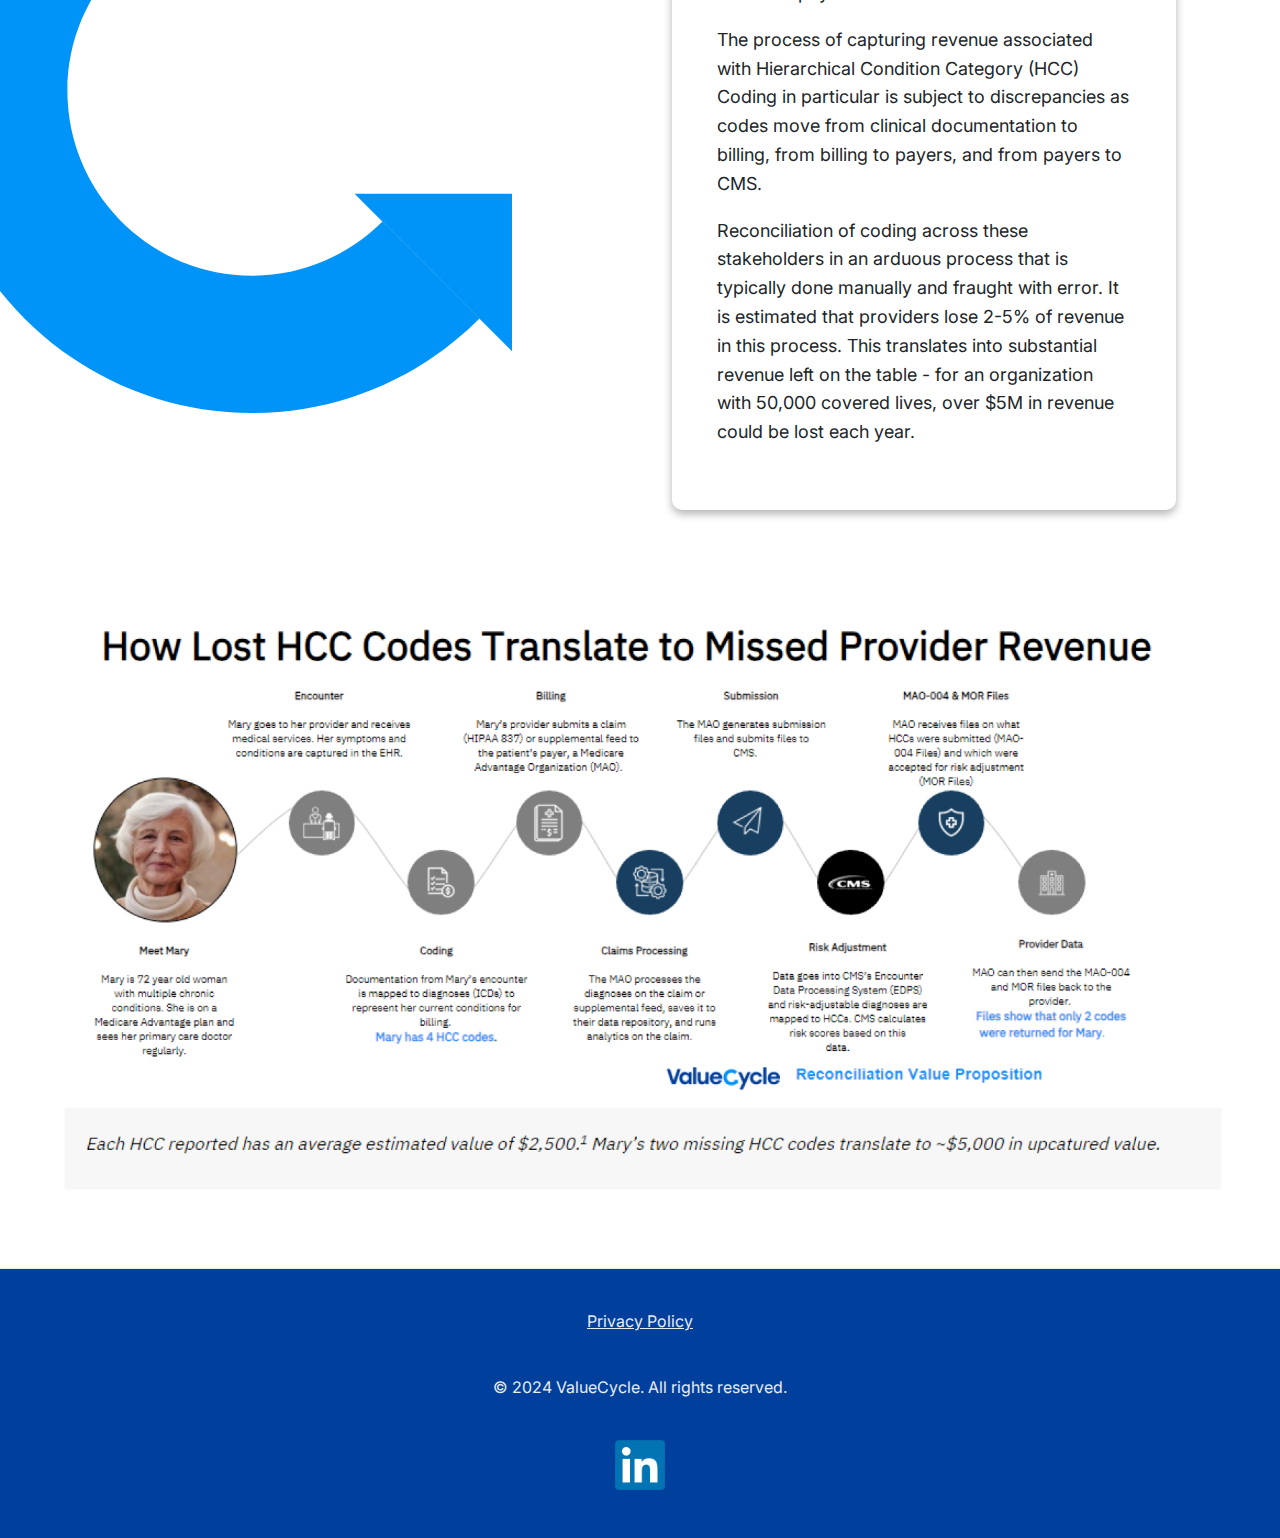
==== commit ebb8a6b4: "Update index.html" ====
--- a/index.html
+++ b/index.html
@@ -62,8 +62,6 @@
         .why-choose-us {
             background-color: #ffffff;
             text-align: left;
-            margin: 20px;
-            margin-right: 60px;
         }
 
         .why-choose-us .reasons p {
@@ -83,7 +81,7 @@
         .reason {
             display: flex;
             align-items: center; 
-            padding-left: 20px; 
+           
             gap: 20px; 
         }
 
@@ -98,7 +96,7 @@
             align-items: center;
             font-size: 2em; 
             font-weight: bold;
-            margin-right: 20px;
+            margin: 0 auto; /* Center the circle */
             flex-shrink: 0; 
         }
 
@@ -110,19 +108,29 @@
 
         @media (max-width: 768px) {
             .why-choose-us {
-                text-align: center; 
-            
+                text-align: center;
+                margin: 20px; /* Ensure there is some margin around the section */
+                padding: 0 20px; /* Add padding to prevent content from touching the edges */
+            }
+
+            h2 { /* reset weird margin around the title*/
+                margin: 0;
+                margin-bottom: 20px;
             }
 
             .reasons {
-            
-                align-items: center; 
+                display: flex;
+                flex-direction: column;
+                align-items: center; /* Center items horizontally */
+                gap: 20px; /* Space between reasons */
+                padding: 0; /* Remove any padding */
             }
 
             .reason {
-                flex-direction: column; 
-                align-items: center; 
-                text-align: center; 
+                display: flex;
+                flex-direction: column;
+                align-items: center; /* Center items in the column */
+                text-align: center; /* Center text inside each reason */
             }
 
             .number-circle {
@@ -135,12 +143,17 @@
             .reason p {
                 font-size: 1em; 
             }
-        }
-
-        .case-study{
-            margin: 20px;
-        }
-
+
+            .case-study {
+                text-align: center;
+            }
+
+            .text-box {
+                text-align: center;
+            }
+}
+
+    
         /* Half and Half Section Styles */
         .half-and-half {
             display: flex;
@@ -391,7 +404,7 @@
     <div class="background">
         <nav>
             <ul class="sidebar">
-                <li class="close-button"onclick = hideSidebar()><a href="#"><svg xmlns="http://www.w3.org/2000/svg" height="24px" viewBox="0 -960 960 960" width="24px" fill="#000000"><path d="m256-200-56-56 224-224-224-224 56-56 224 224 224-224 56 56-224 224 224 224-56 56-224-224-224 224Z"/></svg></a></li>
+                <li class="close-button"onclick = hideSidebar()><a href="#"><svg xmlns="http://www.w3.org/2000/svg" height="24px" viewBox="0 -960 960 960" width="24px" fill="#00409C"><path d="m256-200-56-56 224-224-224-224 56-56 224 224 224-224 56 56-224 224 224 224-56 56-224-224-224 224Z"/></svg></a></li>
                 <li><a href="about.html">About</a></li>
                 <li><a href="demo.html">Request a demo</a></li>
                 <li> <a href="https://prod.valuecycle.app/login" class="login-button">Log In</a></li>
@@ -403,7 +416,7 @@
             <li class = "hideOnMobile"><a href="about.html">About</a></li>
             <li  class = "hideOnMobile demo"><a href="demo.html">Request a Demo</a></li>
             <li  class = "hideOnMobile"><a href="https://prod.valuecycle.app/login" class="login-button">Log In</a></li>
-            <li class ="menu-button" onclick = showSidebar()><a href="#"><svg xmlns="http://www.w3.org/2000/svg" height="24px" viewBox="0 -960 960 960" width="24px" fill="#ede0df"><path d="M120-240v-80h720v80H120Zm0-200v-80h720v80H120Zm0-200v-80h720v80H120Z"/></svg></a></li>
+            <li class ="menu-button" onclick = showSidebar()><a href="#"><svg xmlns="http://www.w3.org/2000/svg" height="24px" viewBox="0 -960 960 960" width="24px" fill="#00409C"><path d="M120-240v-80h720v80H120Zm0-200v-80h720v80H120Zm0-200v-80h720v80H120Z"/></svg></a></li>
         </ul>
        </nav>
         <header class="header-container">
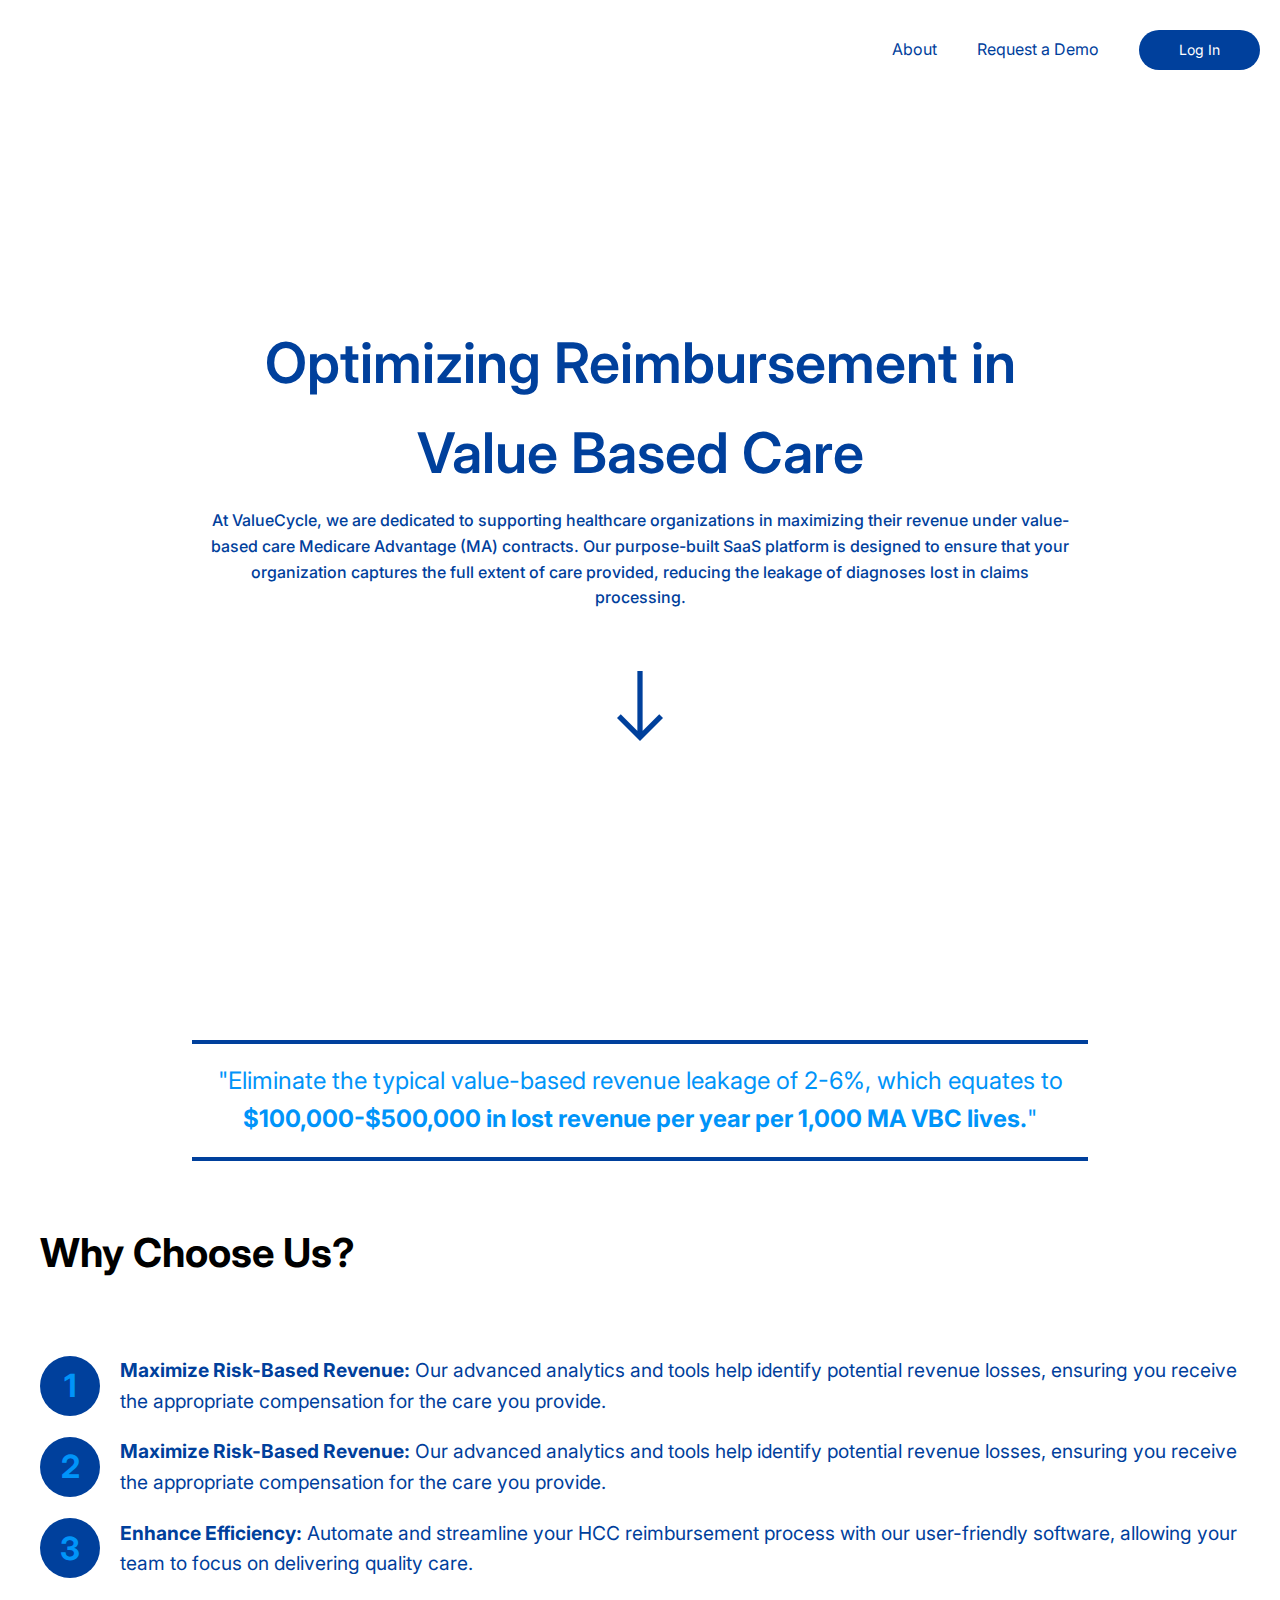
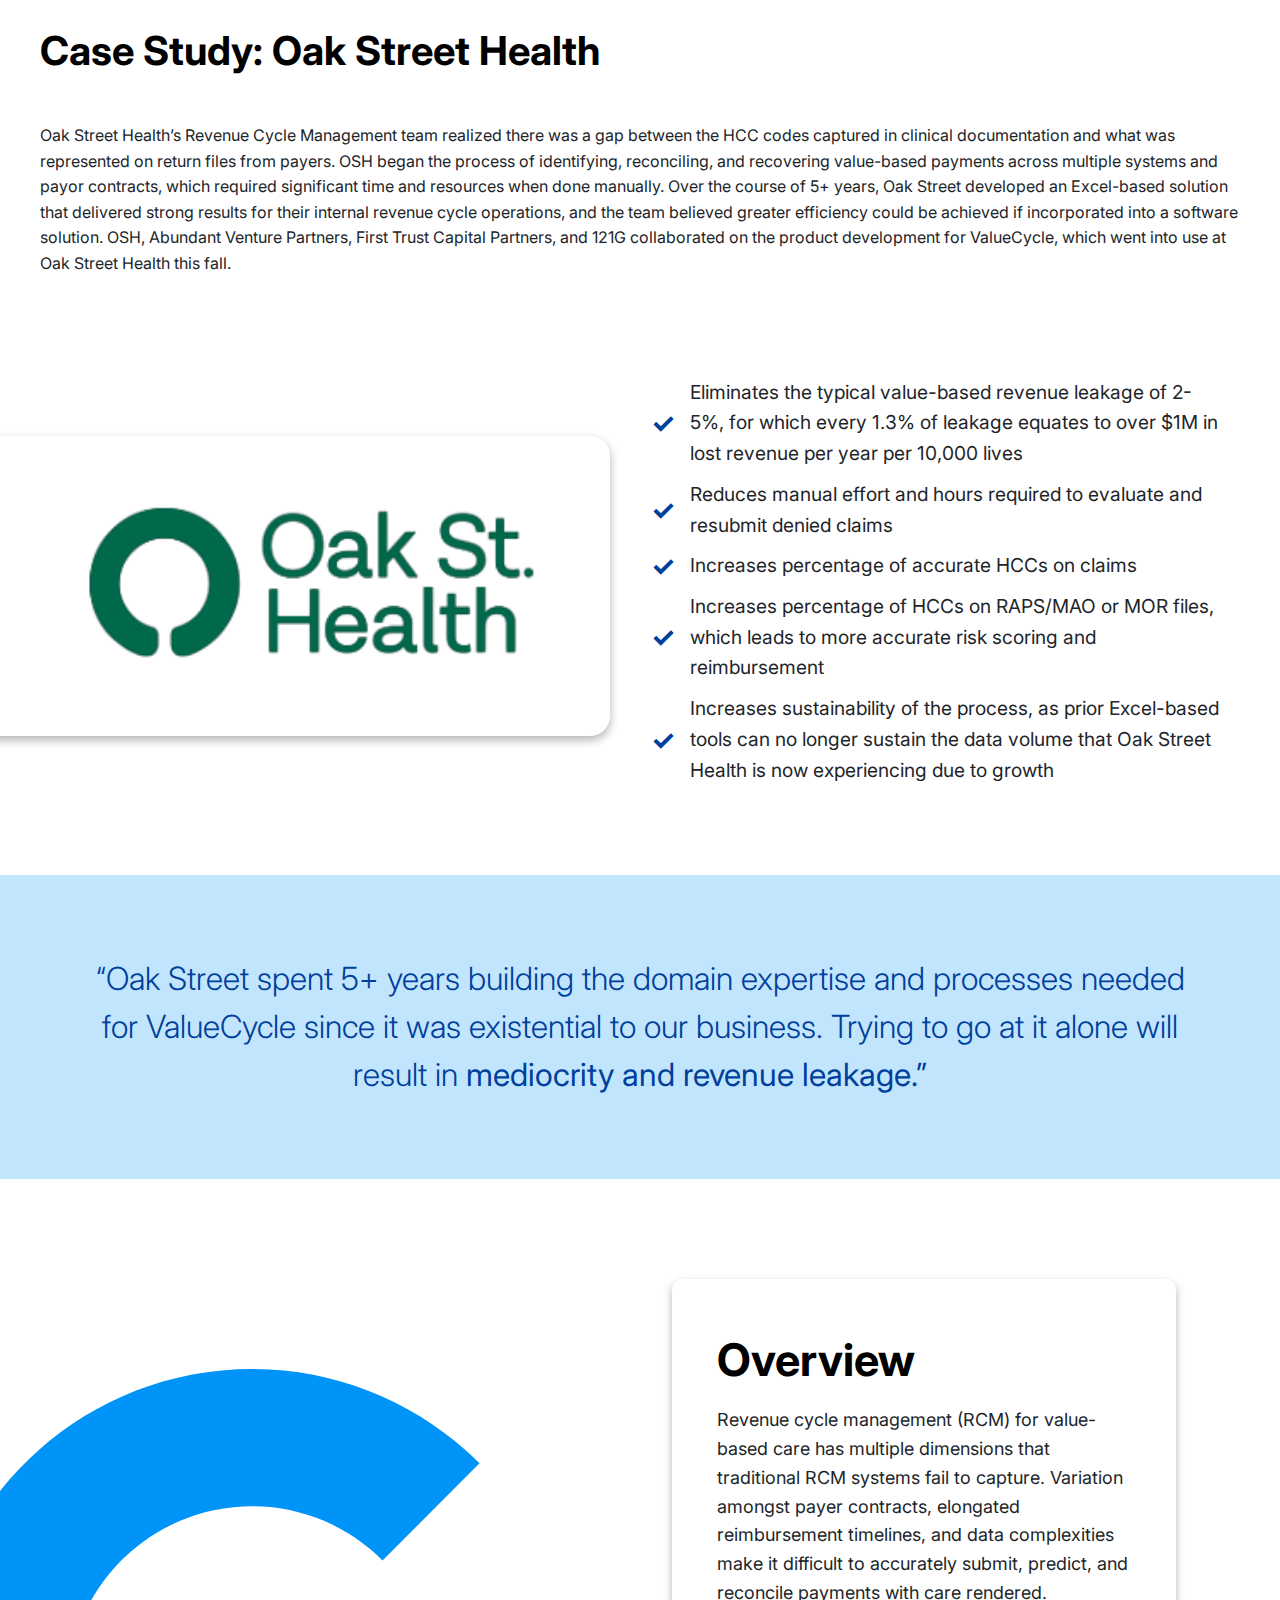
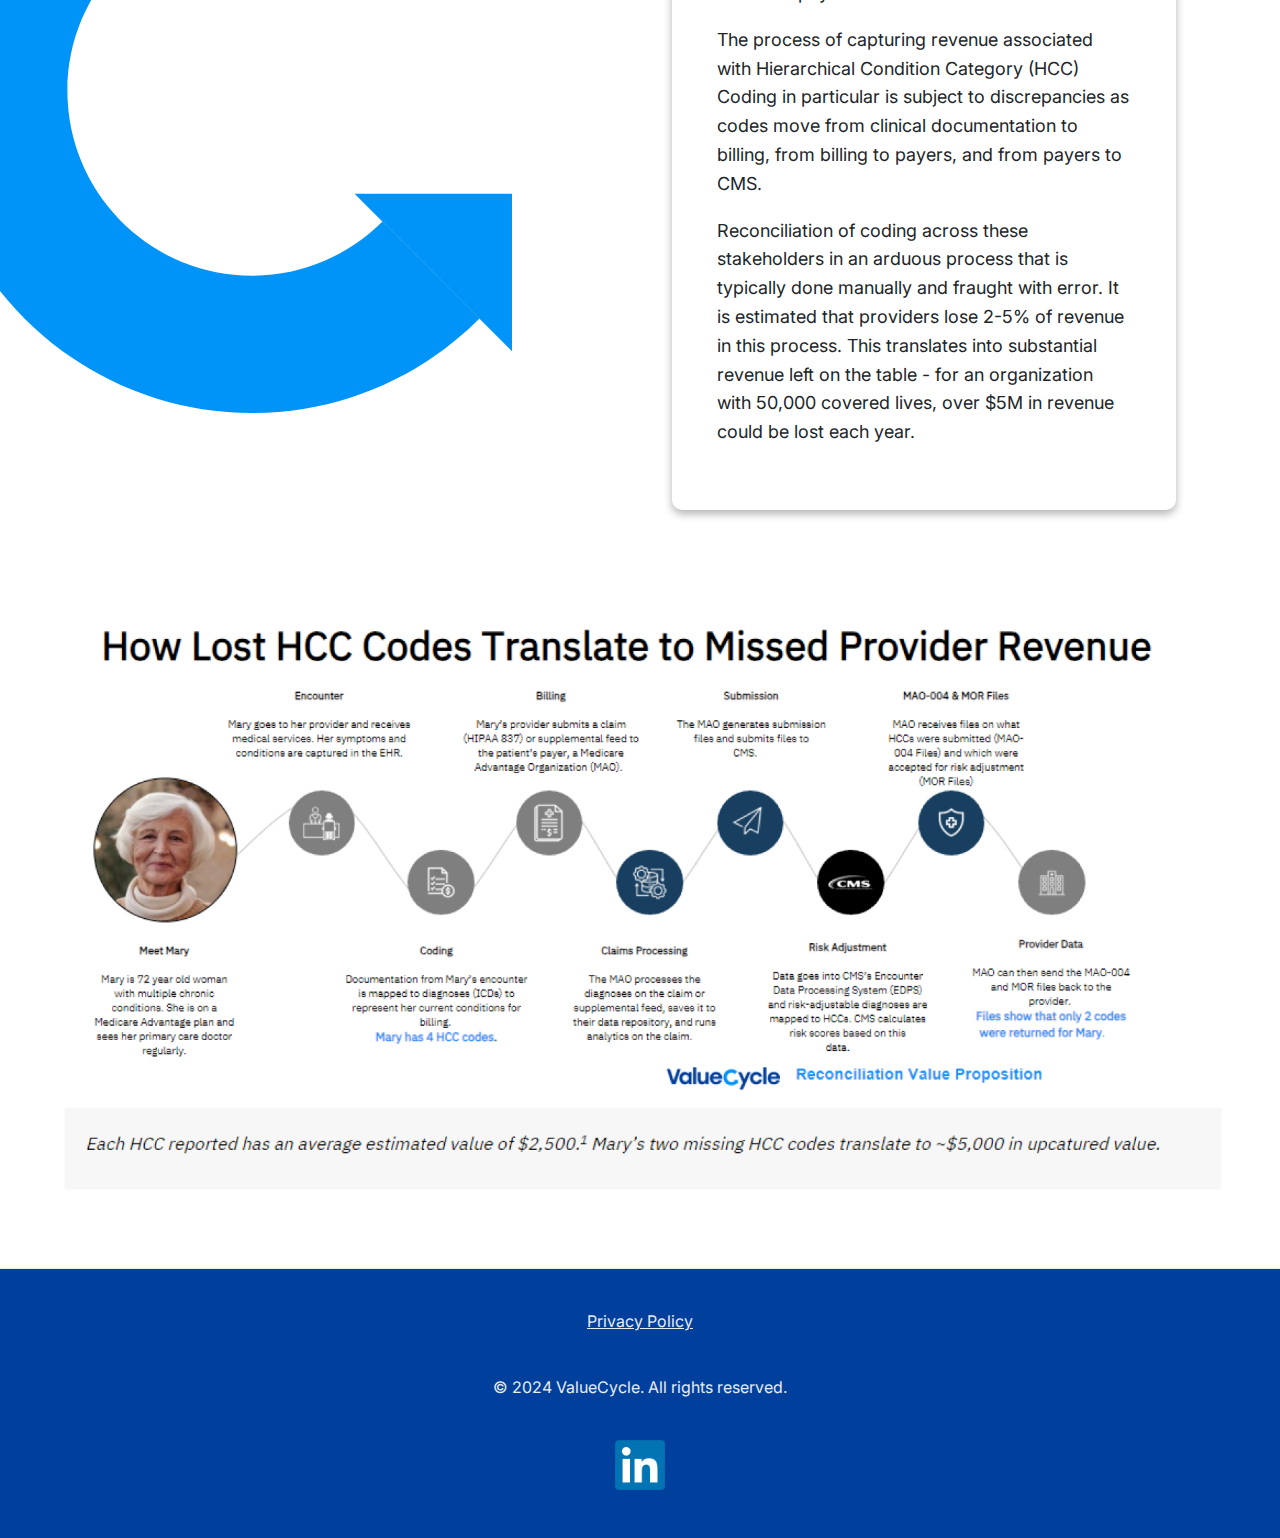
==== commit 420f12c7: "Update index.html" ====
--- a/index.html
+++ b/index.html
@@ -8,7 +8,57 @@
     <link rel="stylesheet" href="styles.css">
     <style>
 
-        
+        /* Base styles for header */
+.header-container {
+    display: flex;
+    flex-direction: column;
+    justify-content: center;
+    align-items: center;
+    background: url('path-to-your-image.jpg') no-repeat center center;
+    background-size: cover;
+    width: 100%;
+    padding: 20px;
+    text-align: center;
+    color: #ffffff;
+    box-sizing: border-box;
+}
+
+/* Header text styles */
+.header-text {
+    display: flex;
+    flex-direction: column;
+    justify-content: center;
+    align-items: center;
+    max-width: 70%; /* Responsive text block */
+    margin: 0 auto;
+}
+
+/* Responsive arrow image */
+.banner-arrow {
+    margin-top: 20px;
+    max-width: 100%;
+    height: auto;
+}
+
+
+/* Optional: Additional adjustments for very small screens */
+@media (max-width: 850px) and (orientation: landscape) {
+    .header-container {
+        padding: 30px; /* Reduce padding on smaller screens */
+        min-height: 30vh; /* Ensure there's enough height */
+        font-size: 0.8em;
+    }
+
+    .header-text {
+        max-width: 80%; /* Max width adjustment for smaller screens */
+    }
+
+    .banner-arrow {
+        margin-top: 10px; /* Further adjust margin if needed */
+    }
+}
+
+
         /* Quote Section Styles */
         .quote-section {
             background-color: white;
@@ -96,7 +146,7 @@
             align-items: center;
             font-size: 2em; 
             font-weight: bold;
-            margin: 0 auto; /* Center the circle */
+            margin: 0 auto; 
             flex-shrink: 0; 
         }
 
@@ -109,11 +159,11 @@
         @media (max-width: 768px) {
             .why-choose-us {
                 text-align: center;
-                margin: 20px; /* Ensure there is some margin around the section */
-                padding: 0 20px; /* Add padding to prevent content from touching the edges */
-            }
-
-            h2 { /* reset weird margin around the title*/
+                margin: 20px; 
+                padding: 0 20px; 
+            }
+
+            h2 { 
                 margin: 0;
                 margin-bottom: 20px;
             }
@@ -121,16 +171,16 @@
             .reasons {
                 display: flex;
                 flex-direction: column;
-                align-items: center; /* Center items horizontally */
-                gap: 20px; /* Space between reasons */
-                padding: 0; /* Remove any padding */
+                align-items: center; 
+                gap: 20px; 
+                padding: 0; 
             }
 
             .reason {
                 display: flex;
                 flex-direction: column;
-                align-items: center; /* Center items in the column */
-                text-align: center; /* Center text inside each reason */
+                align-items: center; 
+                text-align: center; 
             }
 
             .number-circle {
@@ -282,6 +332,11 @@
             margin-bottom: 1em; 
         }
 
+        .case-study p {
+            margin: 40px;
+            
+        }
+
         /* Media query for screen sizes 1000px or smaller */
         @media (max-width: 1000px) {
             .arrow-container {
@@ -347,27 +402,27 @@
         .mary-image {
             max-width: 100%; 
             height: auto; 
-            cursor: pointer; /* Add cursor pointer to indicate clickable image */
+            cursor: pointer; 
         }
 
         /* Modal Styles */
         .modal {
-            display: none; /* Hidden by default */
-            position: fixed; /* Stay in place */
-            z-index: 1; /* Sit on top */
+            display: none; 
+            position: fixed; 
+            z-index: 1; 
             left: 0;
             top: 0;
             width: 100%;
             height: 100%;
-            overflow: auto; /* Enable scroll if needed */
-            background-color: rgba(0, 0, 0, 0.8); /* Black w/ opacity */
+            overflow: auto; 
+            background-color: rgba(0, 0, 0, 0.8); 
         }
 
         .modal-content {
-            margin: 5% auto; /* 15% from the top and centered */
+            margin: 5% auto; 
             padding: 20px;
             border: 1px solid #888;
-            width: 80%; /* Could be more or less, depending on screen size */
+            width: 80%; 
             max-width: 1000px;
             background-color: #fefefe;
         }
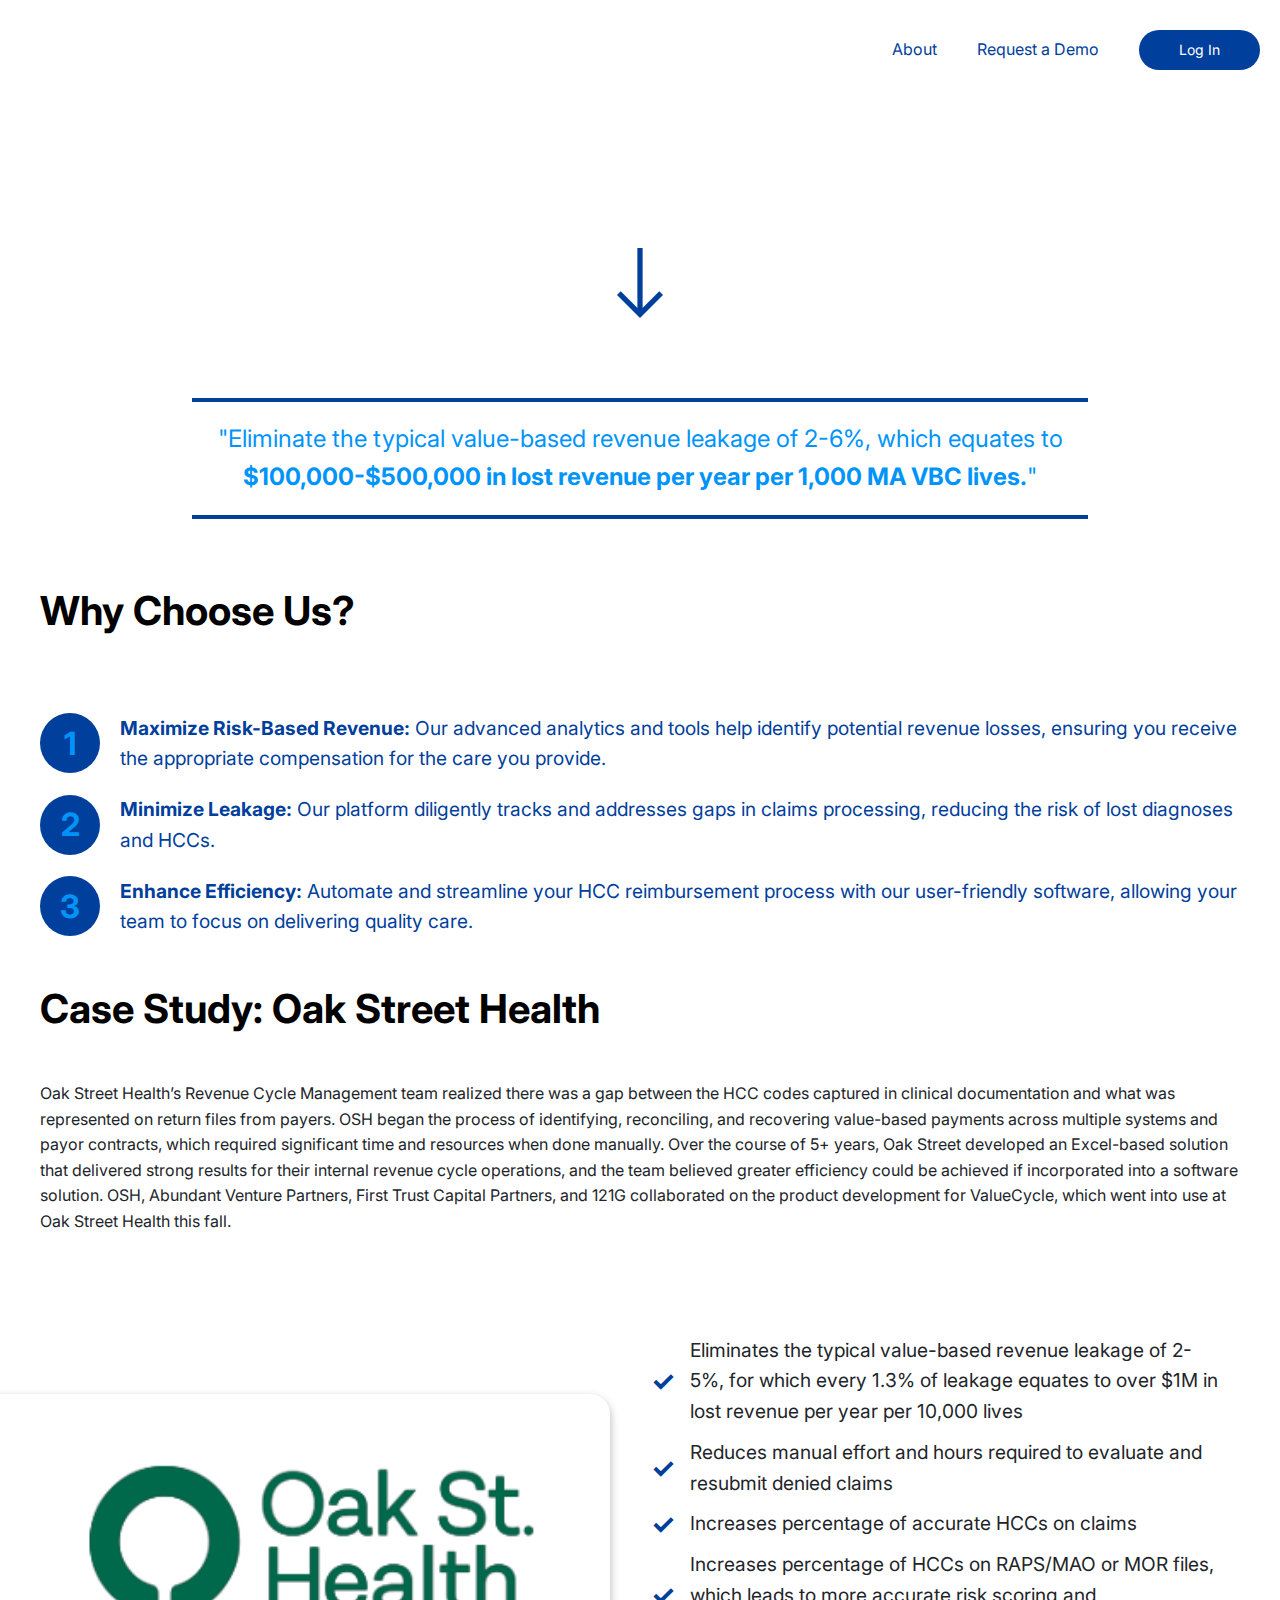
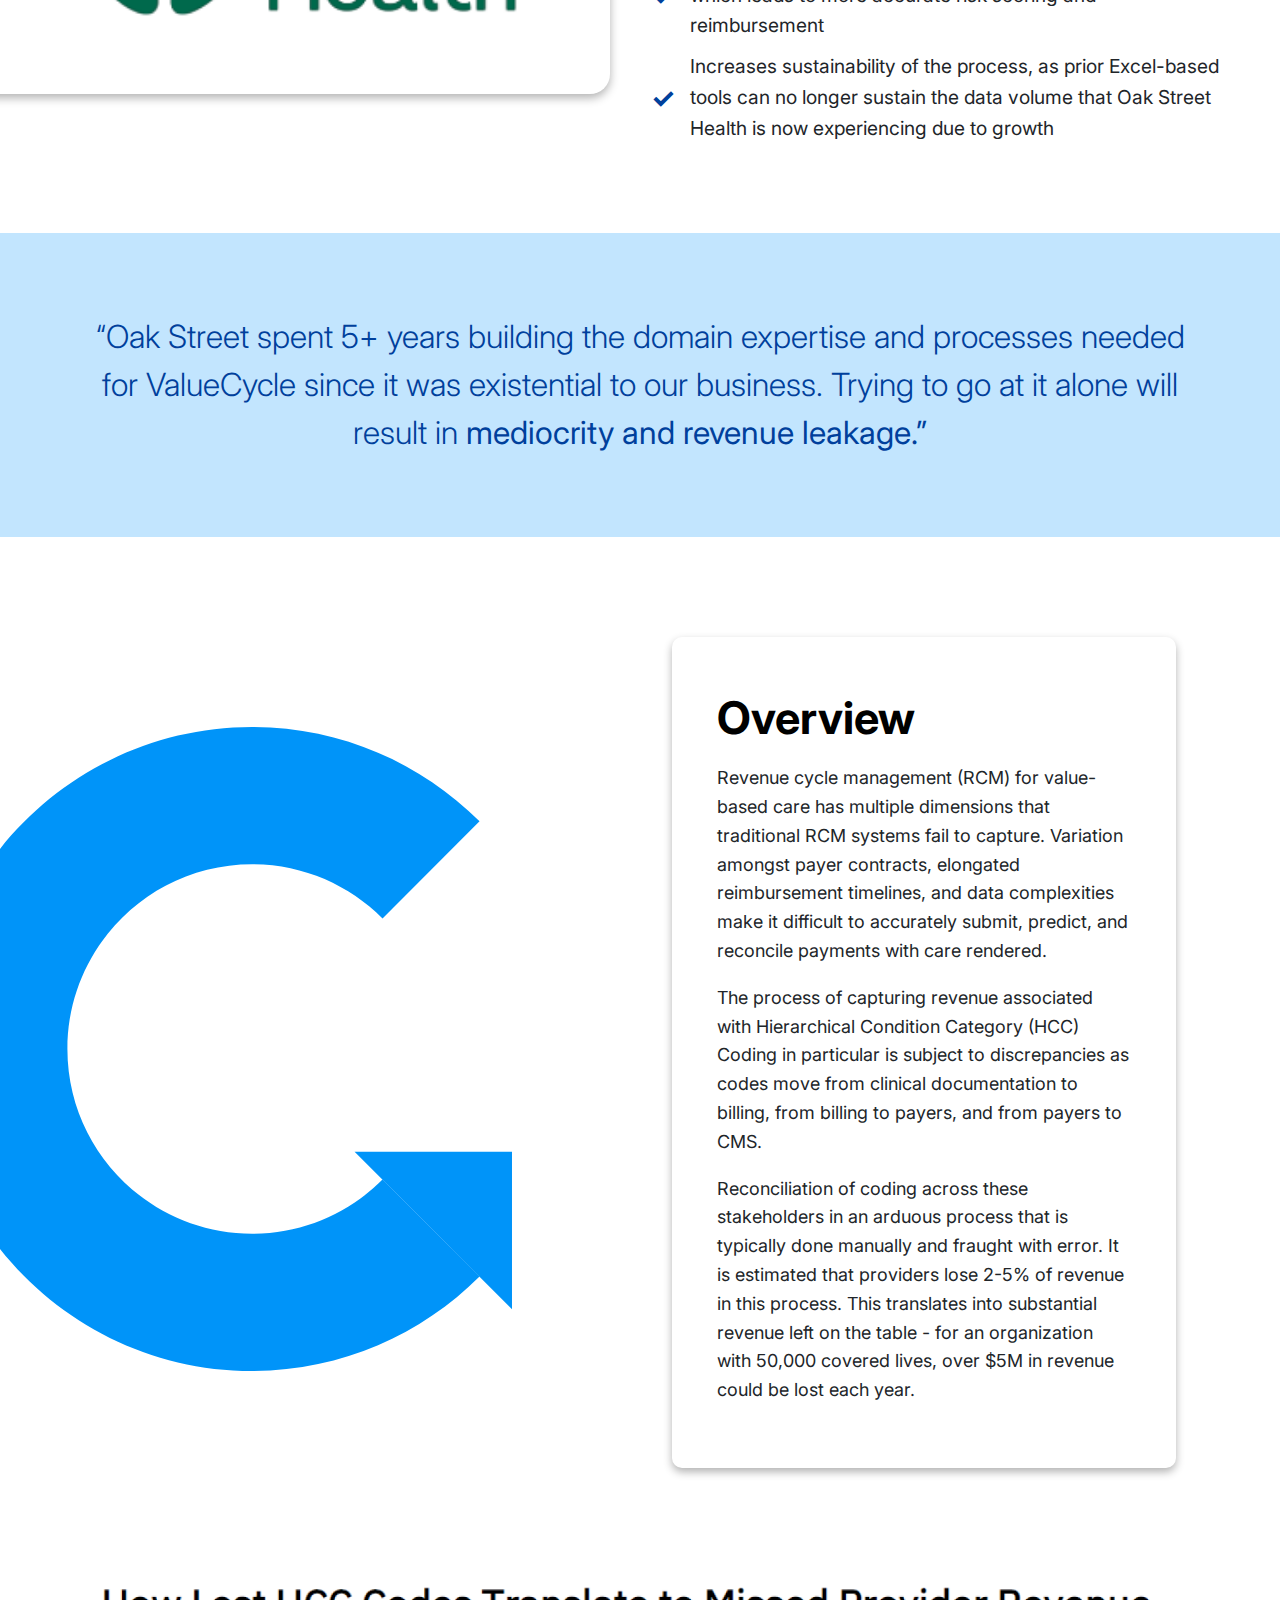
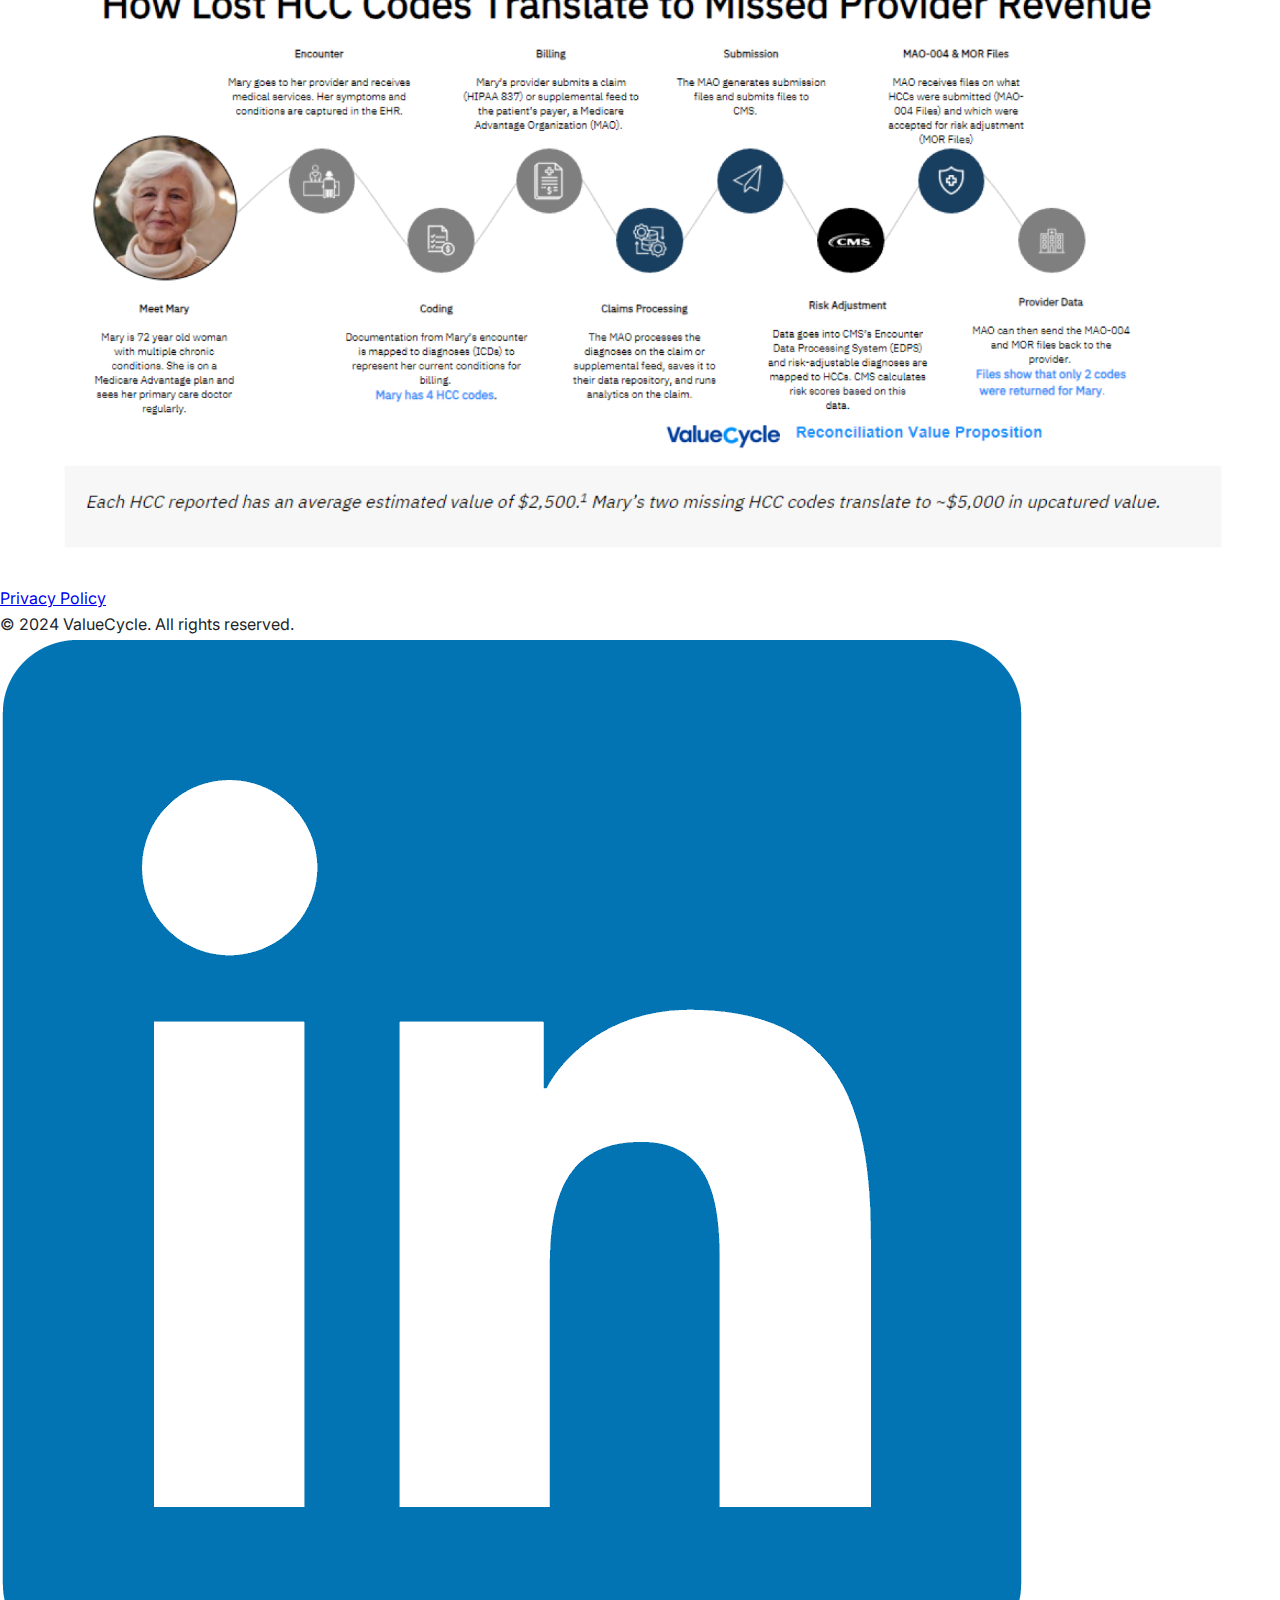
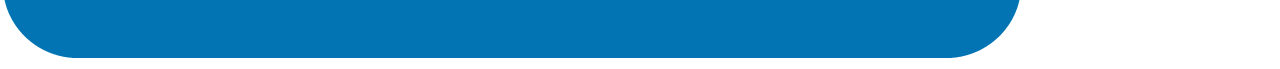
==== commit c36ab18f: "Update index.html" ====
--- a/index.html
+++ b/index.html
@@ -500,9 +500,9 @@
                         <div class="number-circle">1</div>
                         <p><b>Maximize Risk-Based Revenue:</b> Our advanced analytics and tools help identify potential revenue losses, ensuring you receive the appropriate compensation for the care you provide.</p>
                     </div>
-                    <div class="reason">
+                      <div class="reason">
                         <div class="number-circle">2</div>
-                        <p><b>Maximize Risk-Based Revenue:</b> Our advanced analytics and tools help identify potential revenue losses, ensuring you receive the appropriate compensation for the care you provide.</p>
+                        <p><b>Minimize Leakage:</b> Our platform diligently tracks and addresses gaps in claims processing, reducing the risk of lost diagnoses and HCCs.</p>
                     </div>
                     <div class="reason">
                         <div class="number-circle">3</div>
--- a/styles.css
+++ b/styles.css
@@ -27,9 +27,6 @@
         margin-left: 40px;
     }
 
-    p {
-        margin: 40px;
-    }
 
     .section {
         margin: 60px 0;
@@ -146,6 +143,8 @@
             margin-top: 10px;
             border-radius: 0;
         }
+       .sidebar li {
+          padding: 60px;
     }
 
     @media (max-width: 400px) {
@@ -201,7 +200,7 @@
         color:#e9ecef;
     }
     footer p {
-        padding-top: 0px;
+        padding-top: 10px;
     }
     footer {
         margin-top: 40px;
@@ -213,7 +212,9 @@
     }
 
     .linkedin-logo{
+        padding-top: 10px;
         max-width: 50px;
         max-height: 50px;
     }
 
+
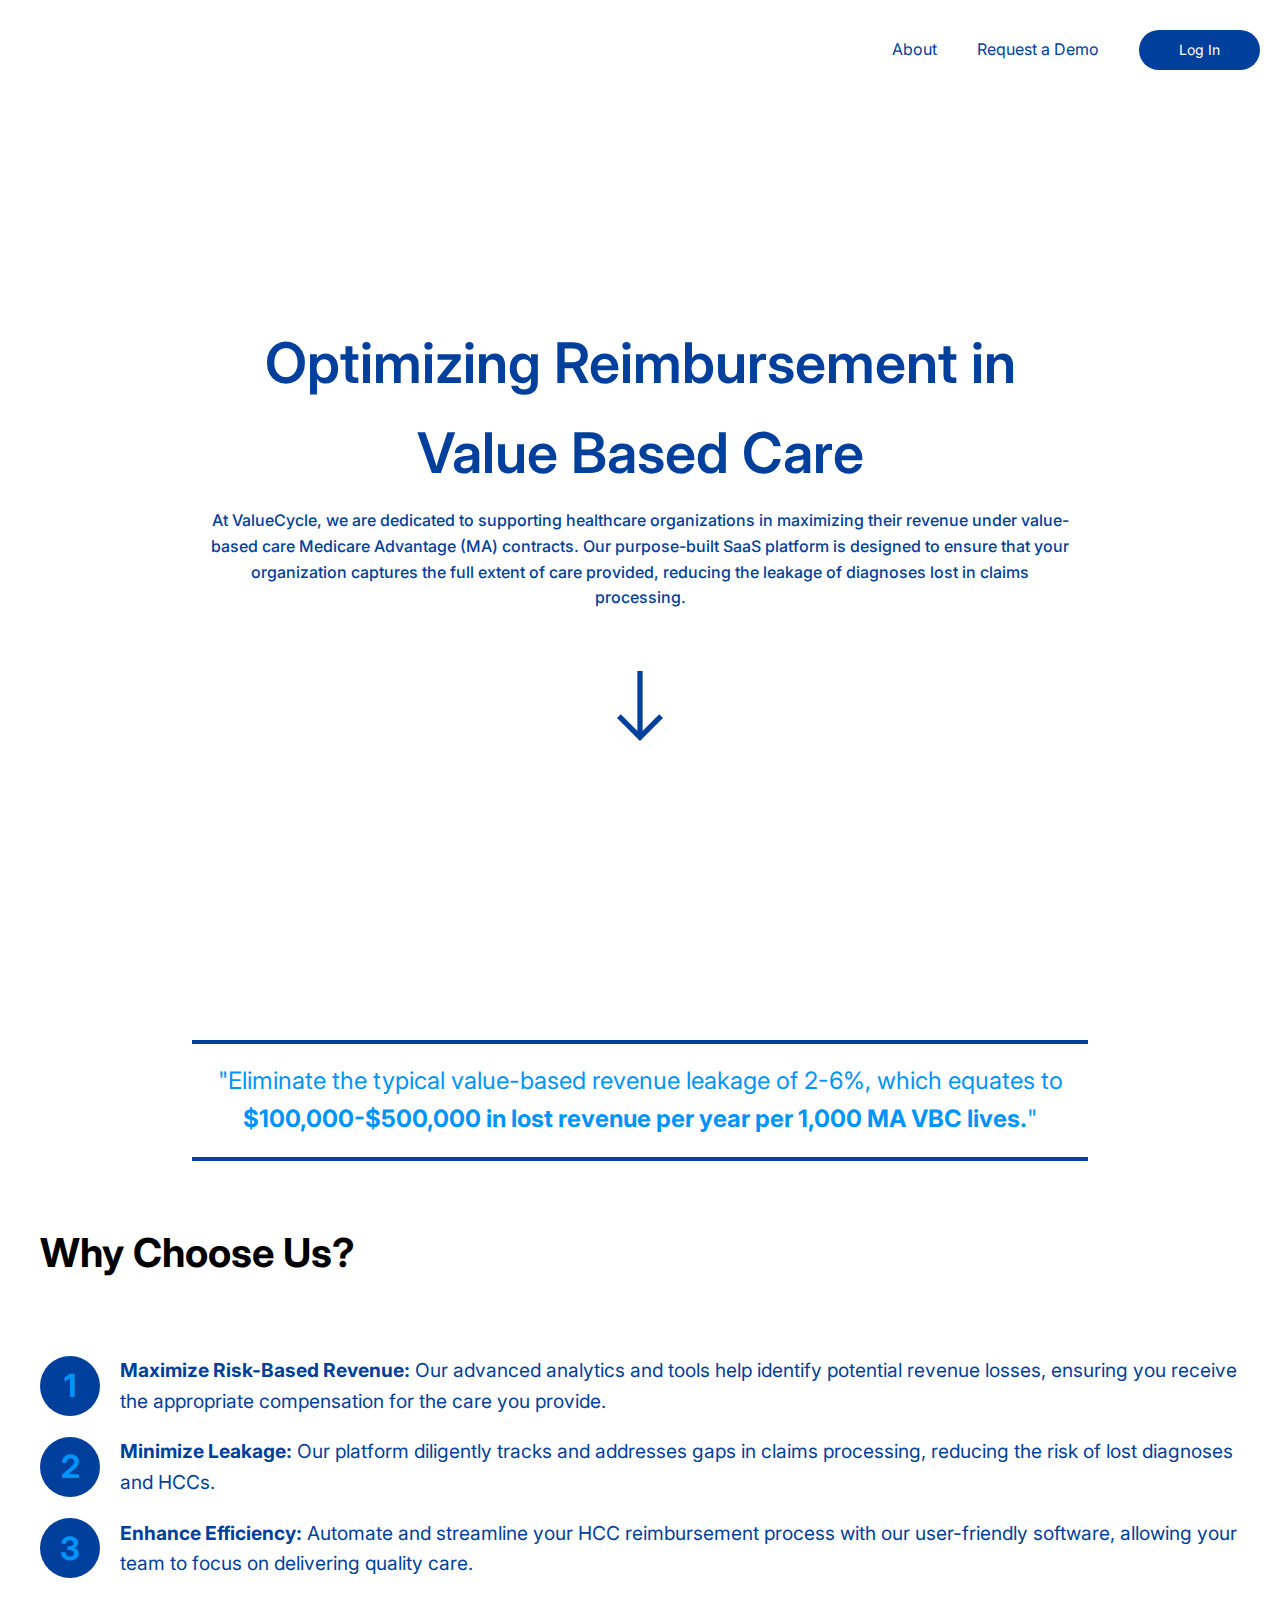
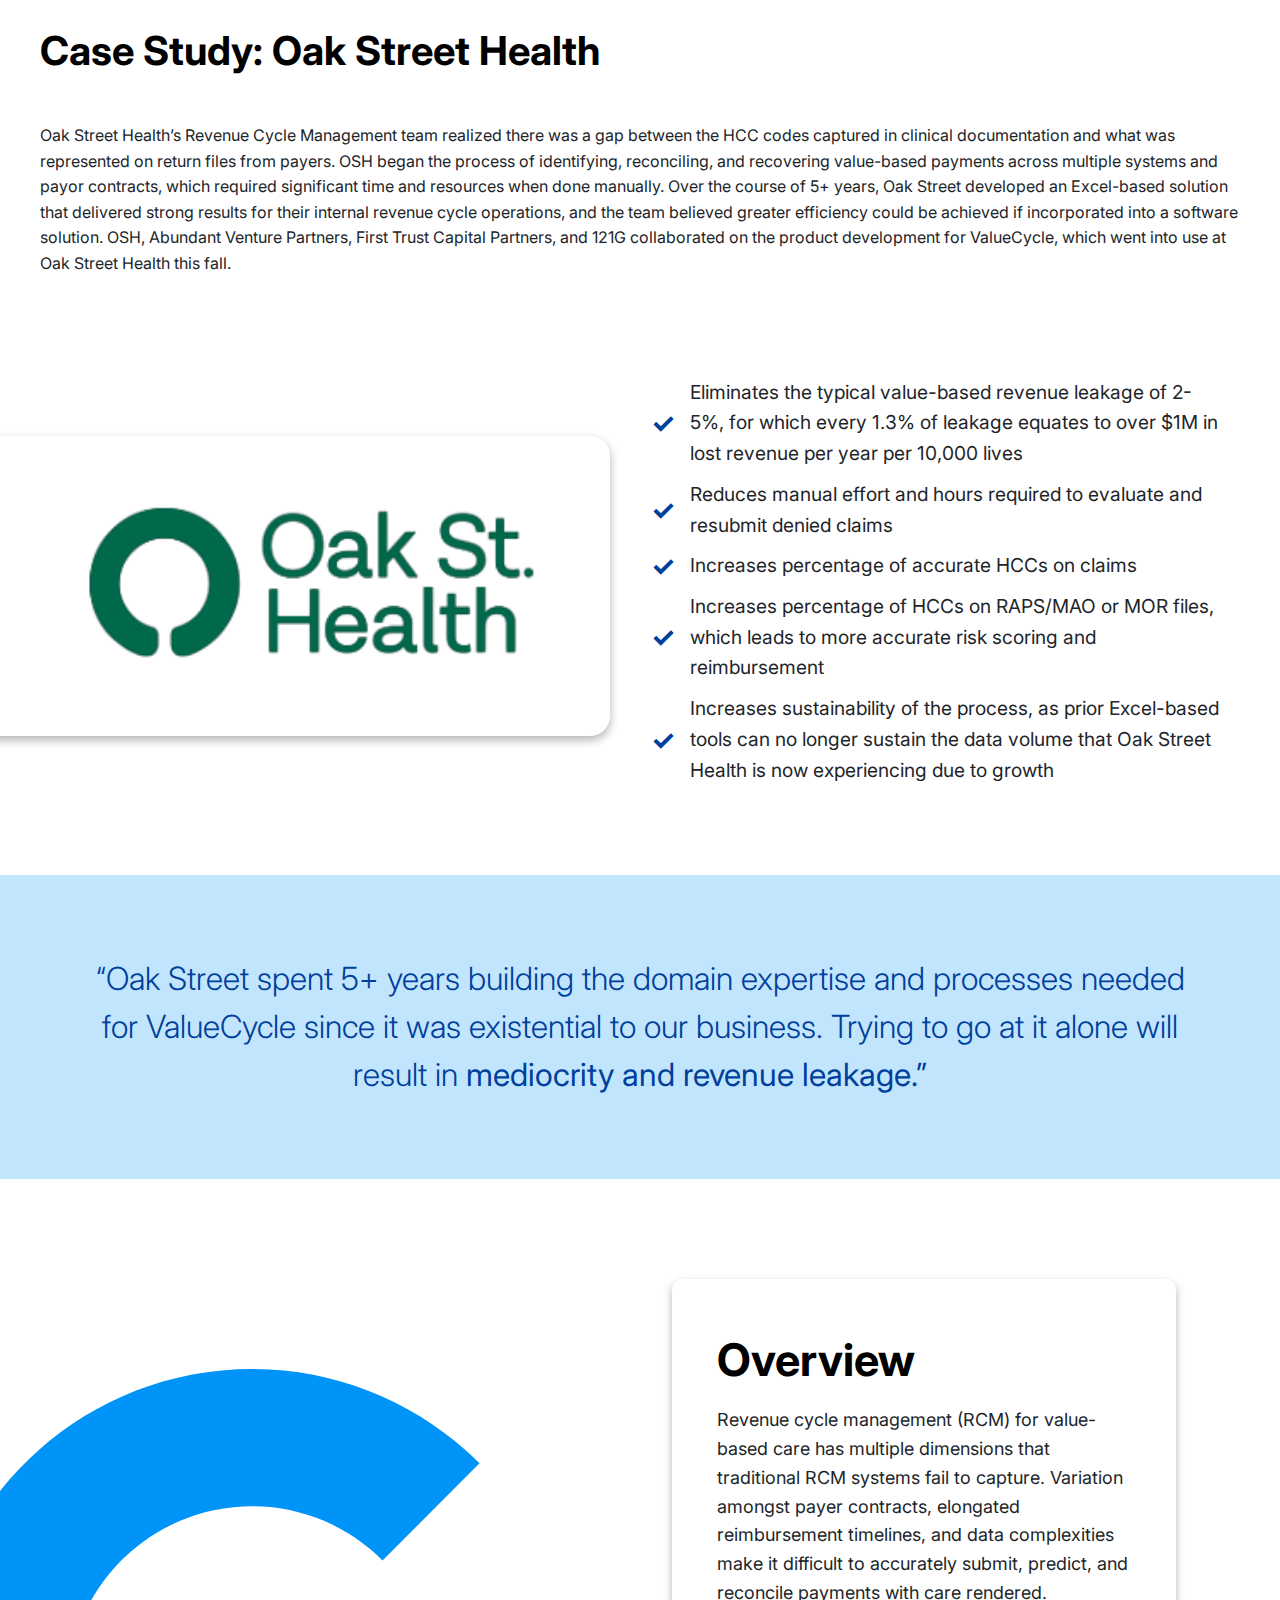
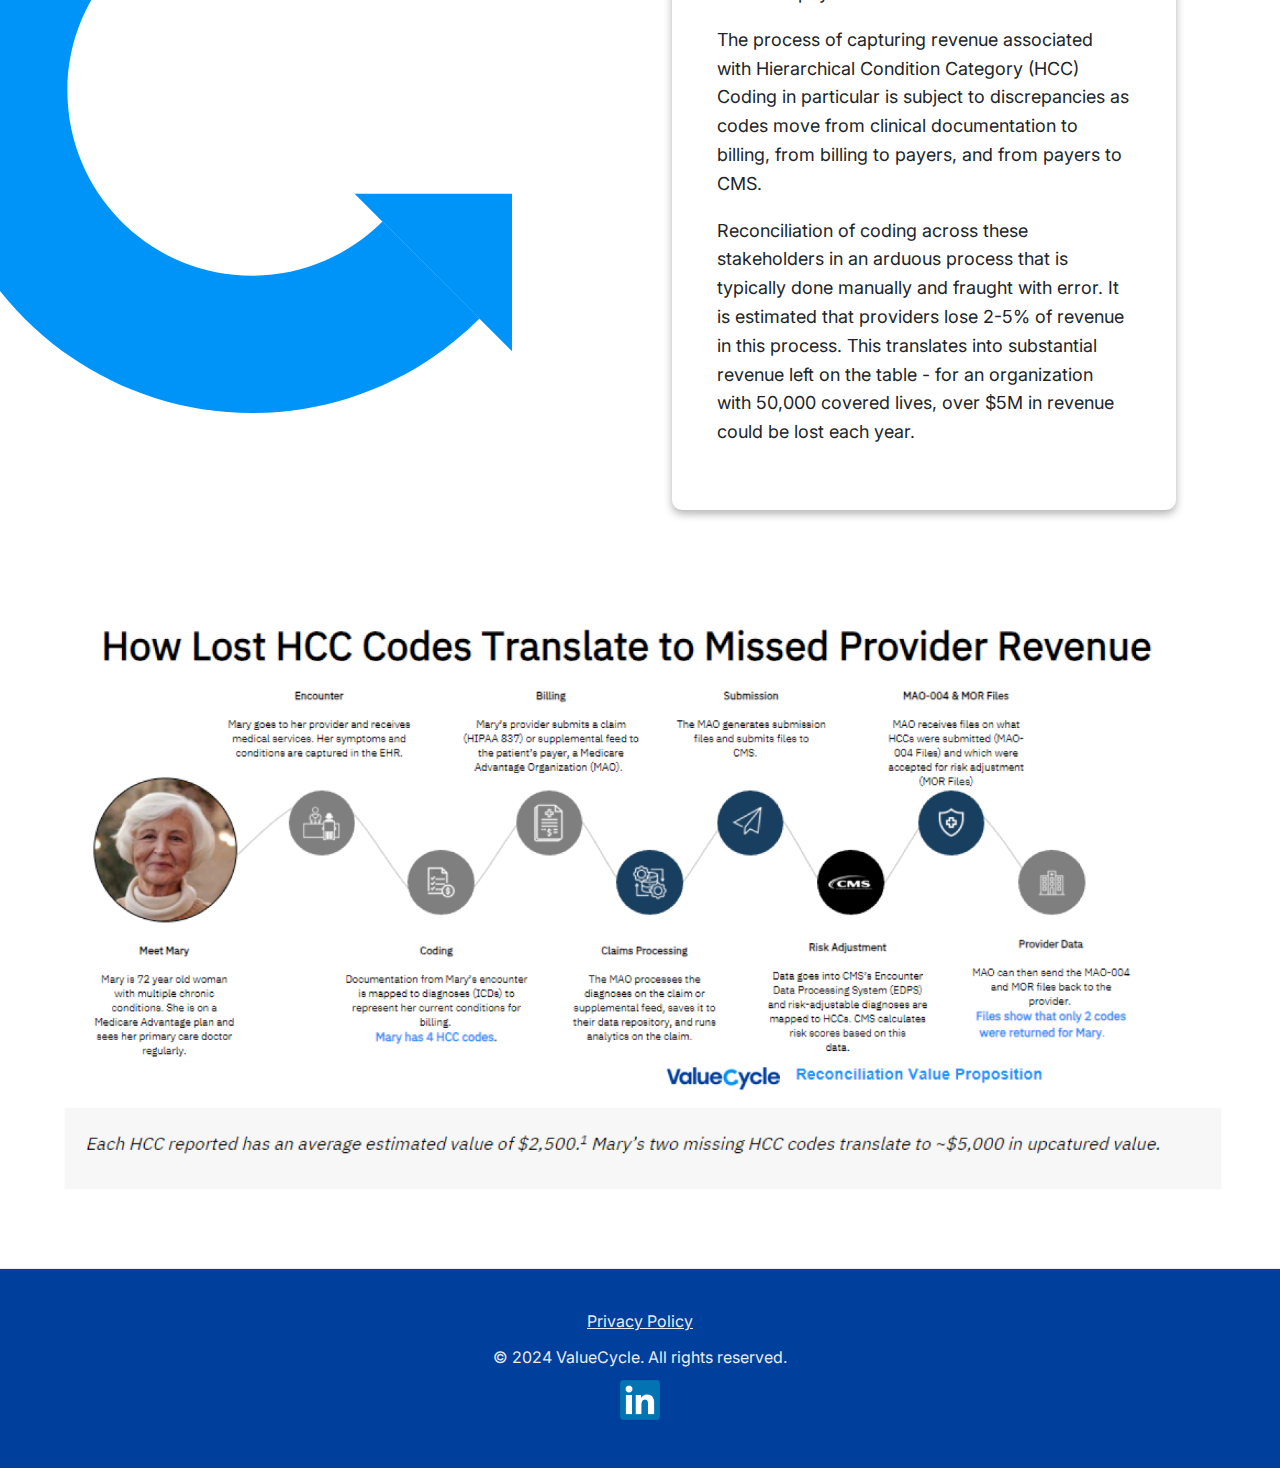
==== commit 7479a833: "Update index.html" ====
--- a/index.html
+++ b/index.html
@@ -500,7 +500,7 @@
                         <div class="number-circle">1</div>
                         <p><b>Maximize Risk-Based Revenue:</b> Our advanced analytics and tools help identify potential revenue losses, ensuring you receive the appropriate compensation for the care you provide.</p>
                     </div>
-                      <div class="reason">
+                    <div class="reason">
                         <div class="number-circle">2</div>
                         <p><b>Minimize Leakage:</b> Our platform diligently tracks and addresses gaps in claims processing, reducing the risk of lost diagnoses and HCCs.</p>
                     </div>
--- a/styles.css
+++ b/styles.css
@@ -143,8 +143,6 @@
             margin-top: 10px;
             border-radius: 0;
         }
-       .sidebar li {
-          padding: 60px;
     }
 
     @media (max-width: 400px) {
@@ -218,3 +216,4 @@
     }
 
 
+
